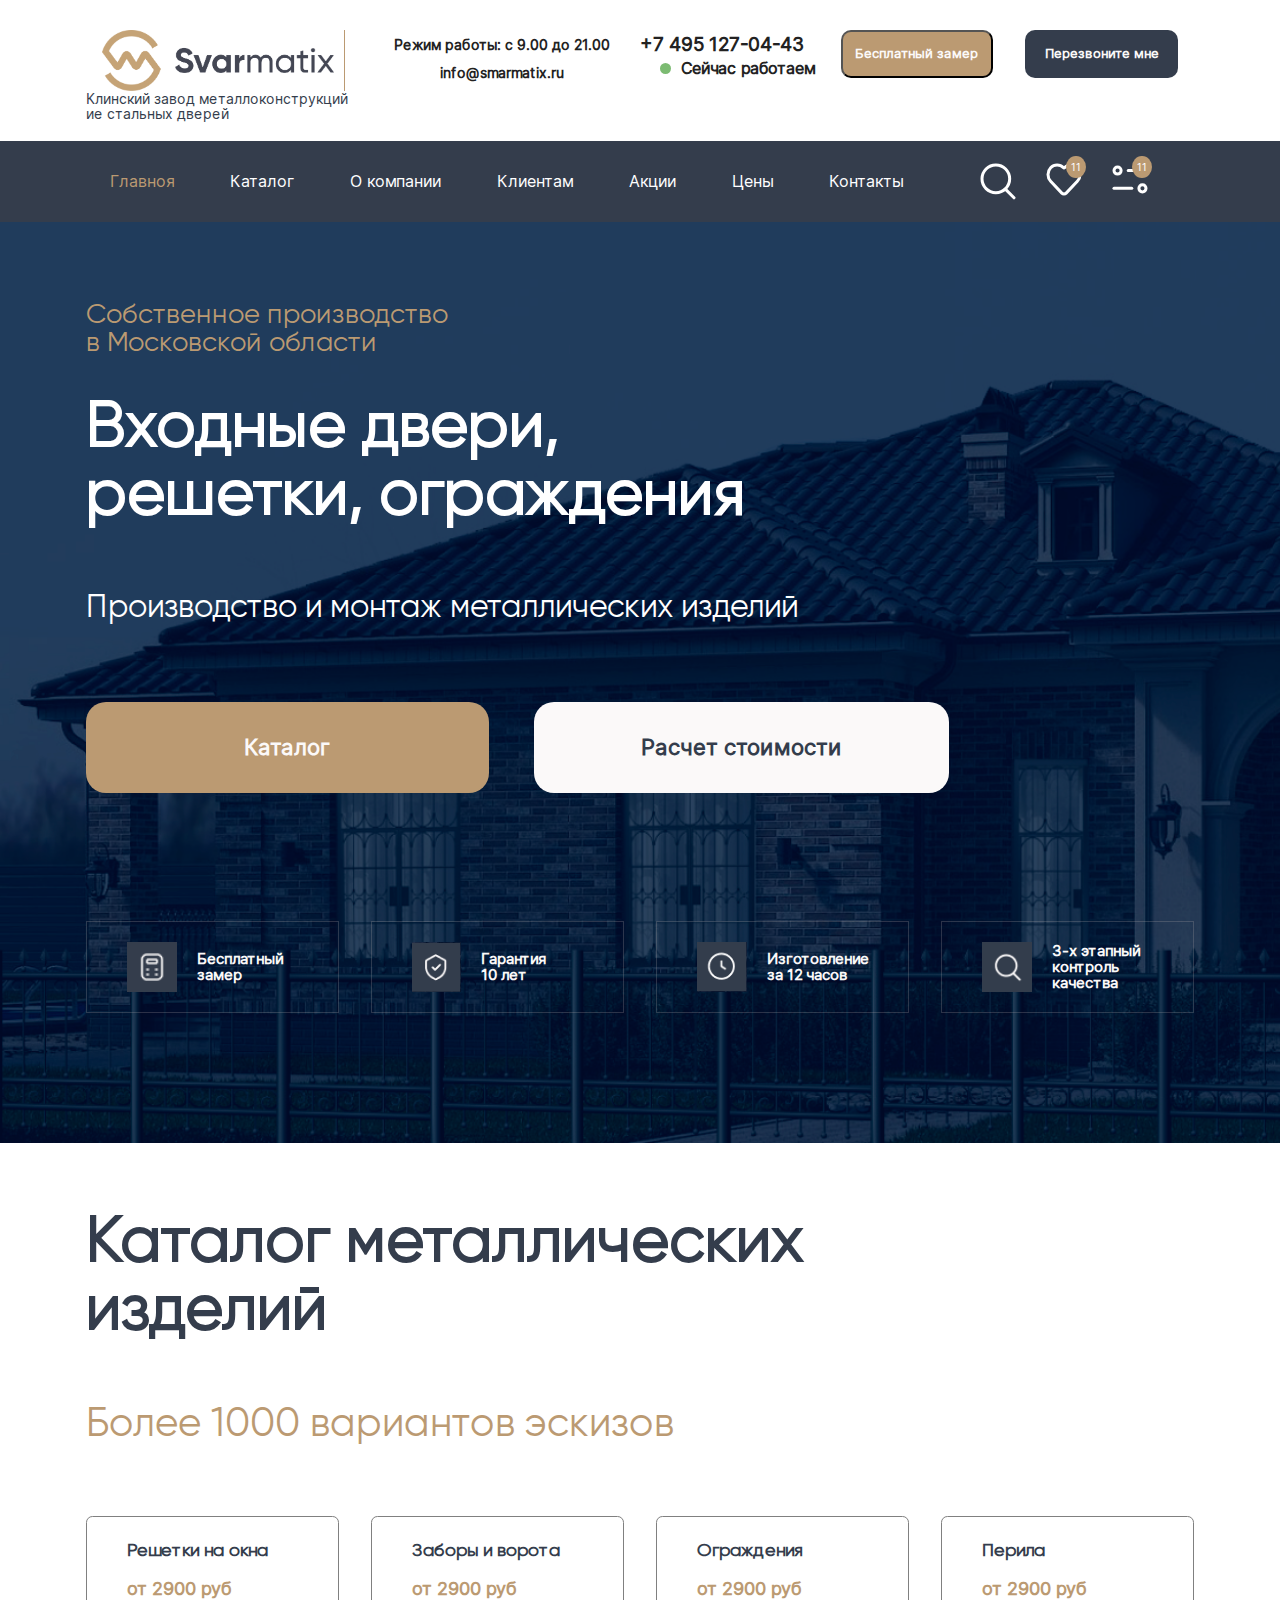
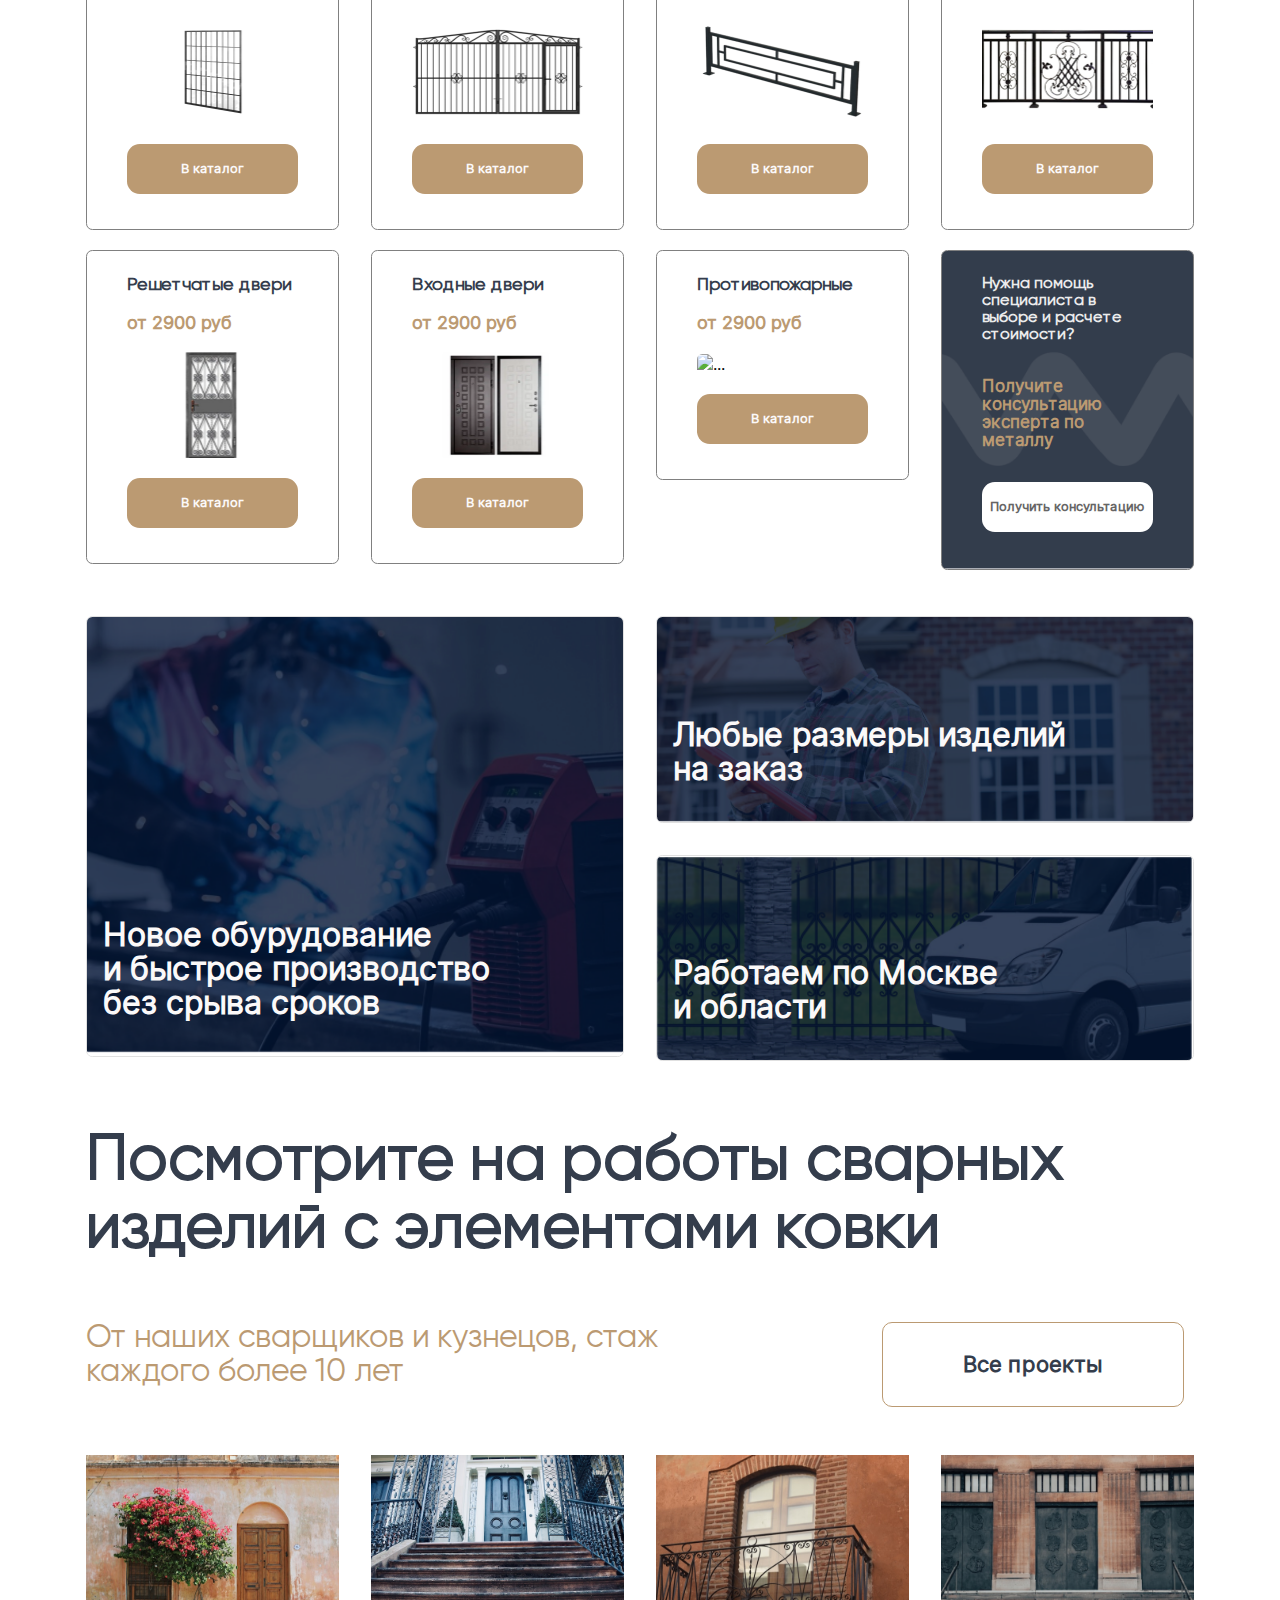
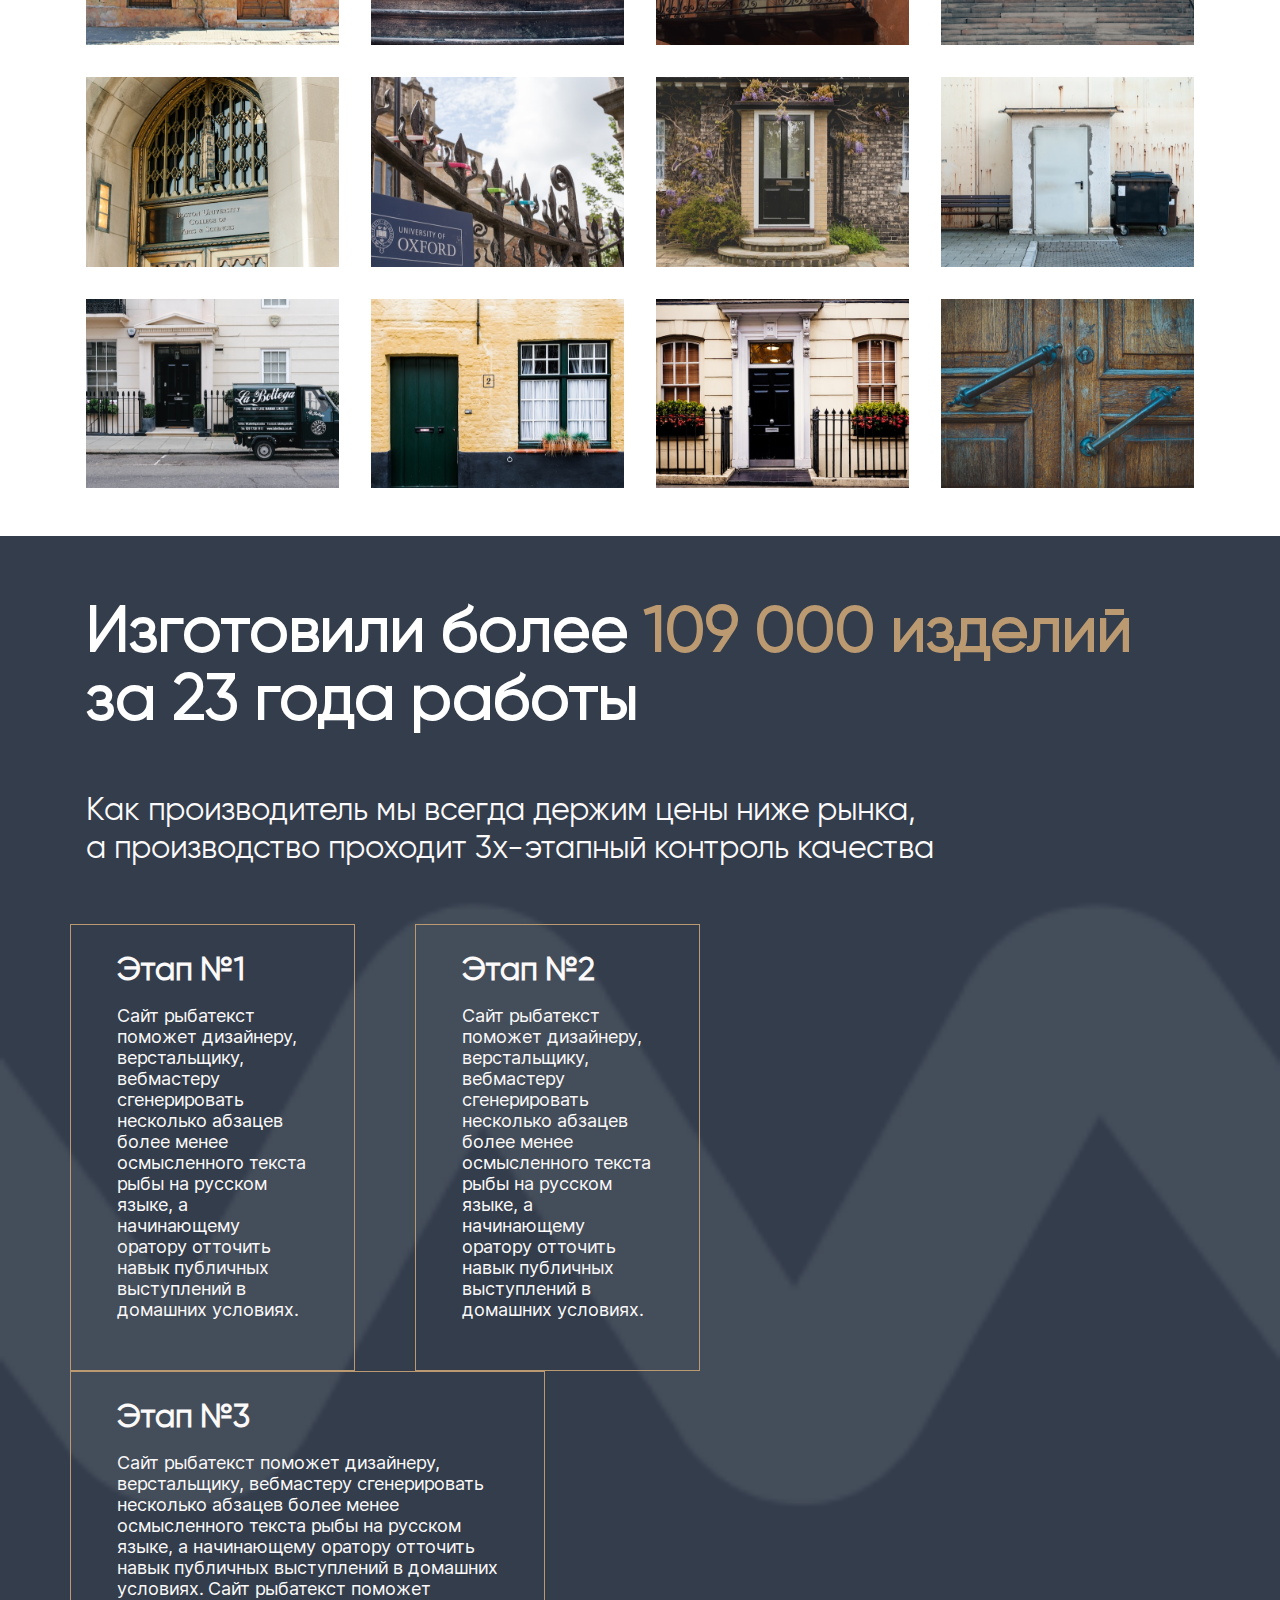
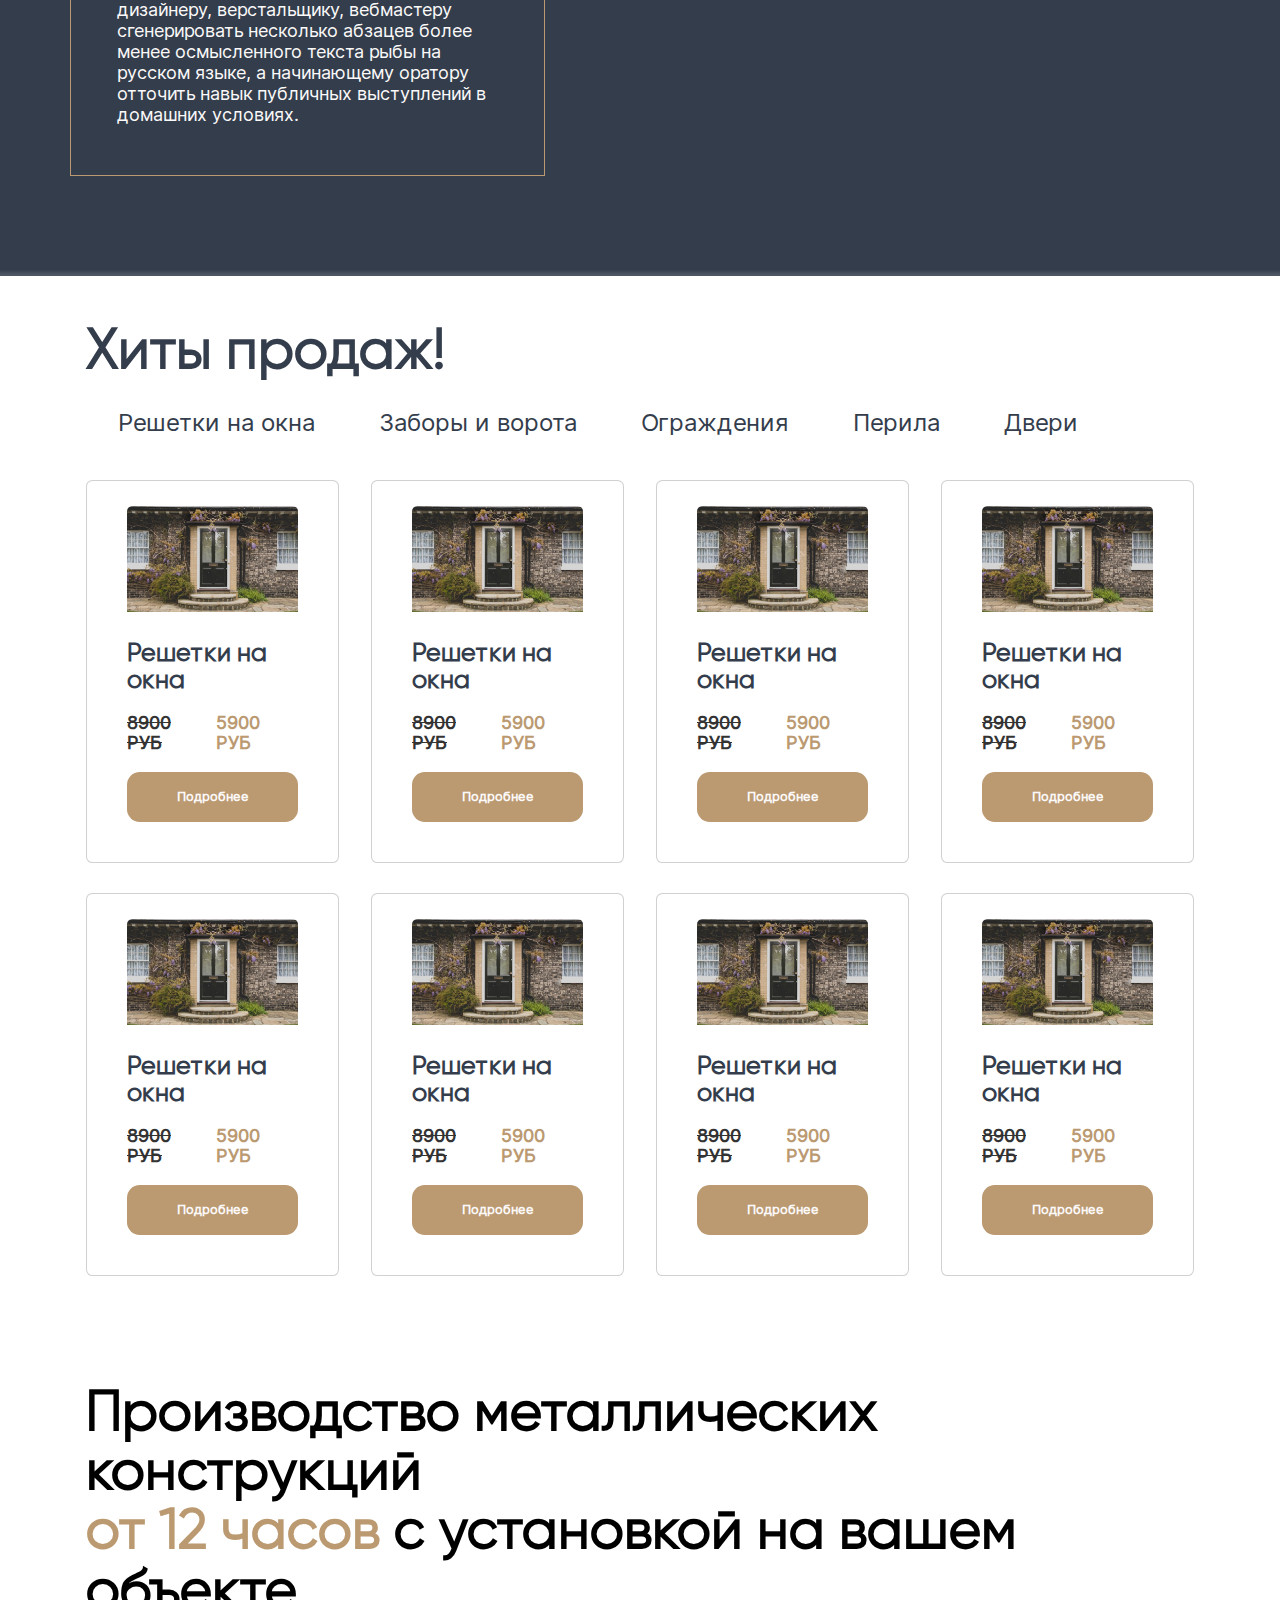
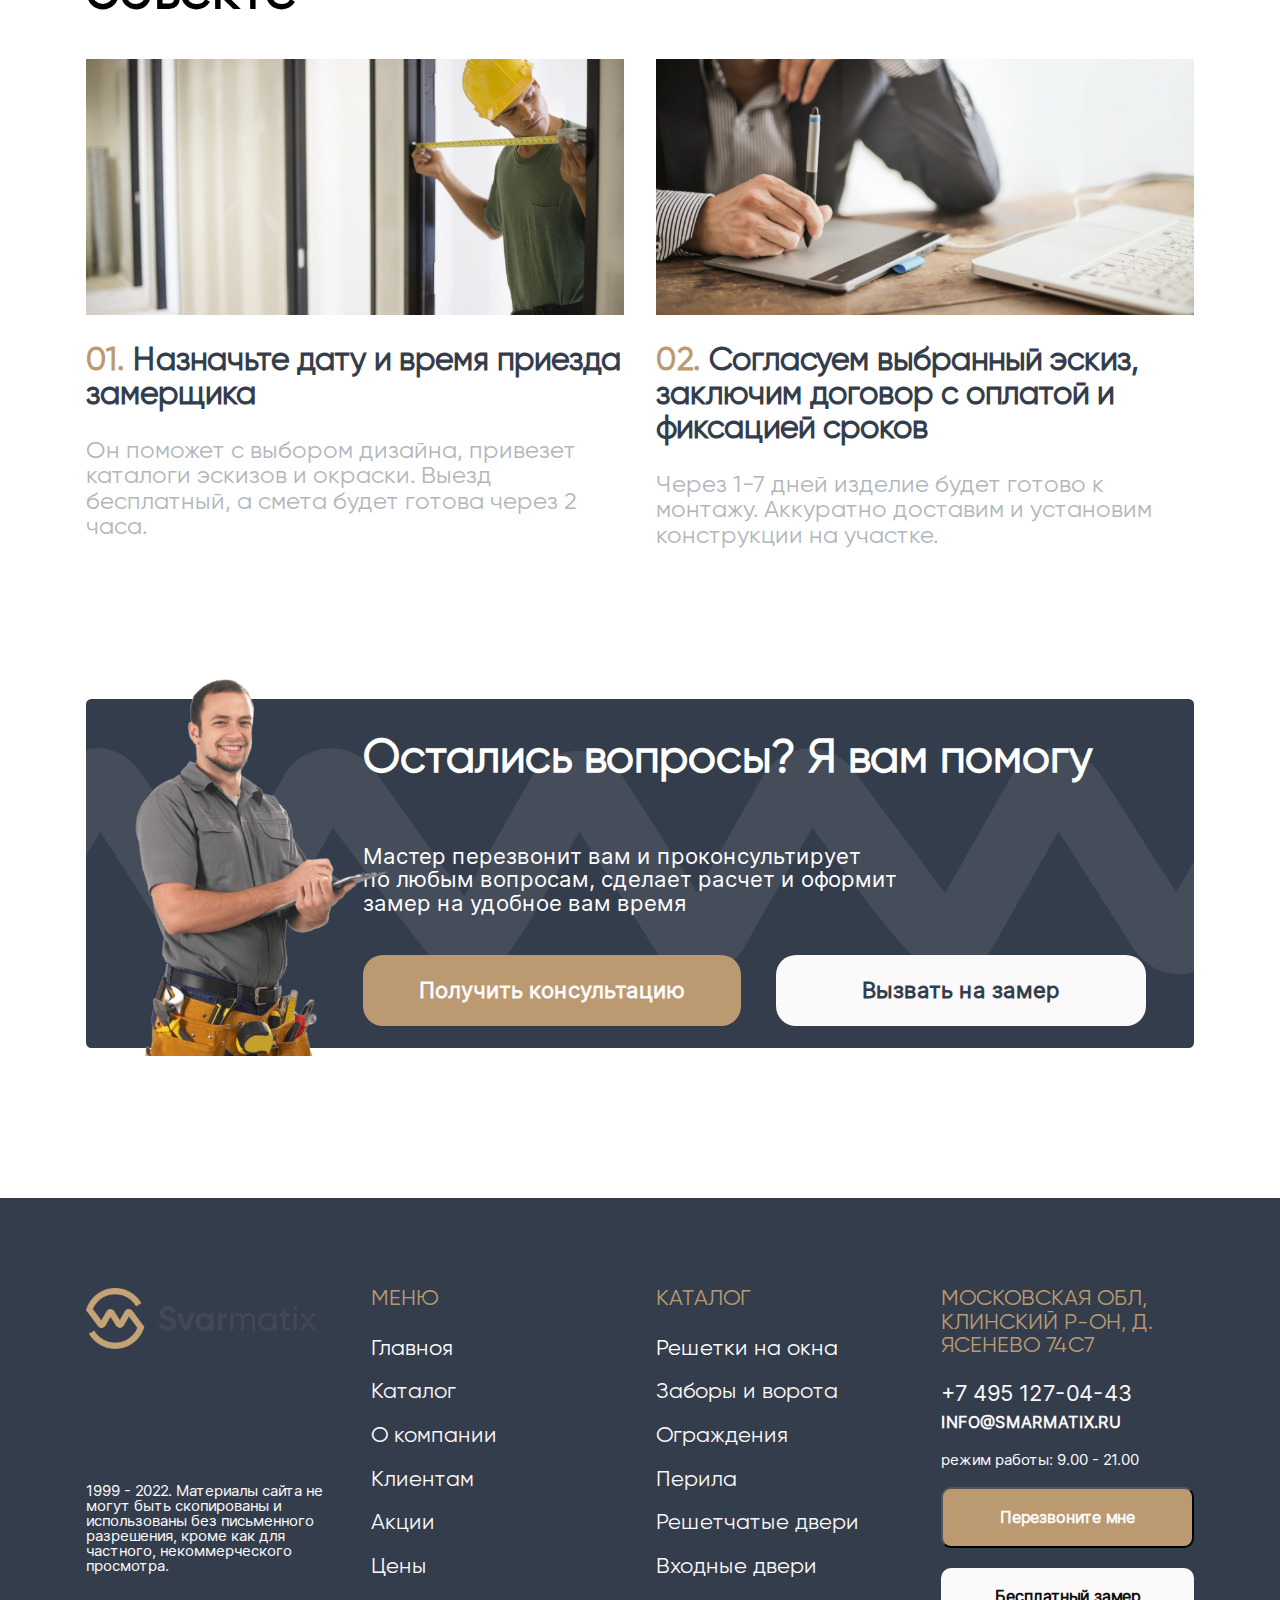
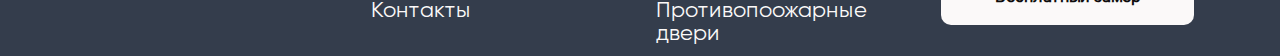
==== index.html @ e5156abb "Initial commit" ====
<!doctype html>
<html lang="en">

<head>
    <!-- Required meta tags -->
    <meta charset="utf-8">
    <meta name="viewport" content="width=device-width, initial-scale=1">
    <link rel="shotcut icon" href="favicon.ico" type="image/x-icon">

    <!-- Bootstrap CSS -->
    <link rel="stylesheet" href="vendors/swiper/swiper-bundle.min.css">
    <link rel="stylesheet" href="vendors/nouislider/nouislider.min.css">
    <link rel="stylesheet" href="css/bootstrap.css">
    <link rel="stylesheet" href="css/fontawesome.min.css" />
    <link rel="stylesheet" href="css/style.css">

    <title>Swarmatix</title>
</head>



<body>


  <!--HEADER-->
  <header>
    <div class="container container__header ">
        <div class="row header__row">
            <div class="col-3 first__col">

                <div class="row">
                    <div class=" col-xxl-7 col__navbar">
                        <a class="navbar-brand" href="../Swarmatix/index.html"><img src="img/logo.png" alt="" width="230"></a>
                    </div>
                    <div class=" col-xxl-4">
                        <p>Клинский завод металлоконструкций иe стальных дверей </p>
                    </div>
                </div>
            </div>
            <div class="col-5  col-md-3 col-xl-3  col-xxl-4 second__col px-0">
                <p class="mb-0   mb-xl-5 mb-xxl-6">Режим работы: с 9.00 до 21.00</p>
                <a class="email text-decoration-none" href="mailto:info@smarmatix.ru">info@smarmatix.ru</a>
            </div>
            <div class="col-4  col-md-6 col-xl-6 col-xxl-5 third__col">
                <div class="row">
                    <div class="col-4 ">
                        <a class="phone text-decoration-none" href="tel:+74951278443">+7 495 127-04-43</a>
                        <p><svg width="11" height="11" viewBox="0 0 11 11" fill="none" xmlns="http://www.w3.org/2000/svg">
                            <circle cx="5.5" cy="5.5" r="5.5" fill="#7CBB72"/>
                            </svg>Сейчас работаем</p>
                    </div>

                    <div class="col col__buttons">
                        <!-- Button trigger modal -->
                        <button type="button" class="btn__one border-none " data-bs-toggle="modal" data-bs-target="#exampleModal">Бесплатный замер</button>

                    </div>
                    <div class="col col__buttons">
                        <!-- Button trigger modal -->
                        <button type="button" class="btn__two" data-bs-toggle="modal" data-bs-target="#exampleModal">Перезвоните мне</button>

                   
                    </div>
                </div>

            </div>
            <div class="col-5 d-block d-md-none d-flex justify-content-end align-items-center  mobile__icons">
                <a href="" class="search"><img src="img/icons001.png" alt=""></a>
                <a class="phone" href="tel:+74951278443"><img src="img/icons002.png" alt=""></a>
            </div>
        </div>

        

    </div>
       <!--  menu -->
       <div class="container-fluid container-fluid_blue">
        <div class="container">
            <nav class="navbar navbar-expand-md navbar-light pt-1 pb-1">
                <div class="container-fluid">
                    <button class="navbar-toggler fs-9 ps-2" type="button" data-bs-toggle="collapse" data-bs-target="#navbarSupportedContent" aria-controls="navbarSupportedContent" aria-expanded="false" aria-label="Toggle navigation">
        <span class="navbar-toggler-icon"></span>
      </button>
                    <div class="collapse navbar-collapse" id="navbarSupportedContent">
                        <ul class="navbar-nav me-auto mb-2 mb-lg-0">
                            <li class="nav-item">
                                <a class="nav-link active " aria-current="page" href="../Swarmatix/index.html">Главноя</a>
                            </li>
                            <li class="nav-item dropdown">
                                <a class="nav-link" href="../Swarmatix/catalog-category.html" id="navbarDropdown" role="button" data-bs-toggle="dropdown" aria-expanded="false">
              Каталог
            </a>
                                <ul class="dropdown-menu" aria-labelledby="navbarDropdown">
                                    <li><a class="dropdown-item" href="#">Решетки на окна</a></li>
                                    <li><a class="dropdown-item" href="#">Заборы и ворота</a></li>
                                    <li><a class="dropdown-item" href="#">Ограждения</a></li>
                                    <li><a class="dropdown-item" href="#">Перила</a></li>
                                    <li><a class="dropdown-item" href="#">Решетчатые двери</a></li>
                                    <li><a class="dropdown-item" href="#">Входные двери</a></li>
                                    <li><a class="dropdown-item" href="#">Противопоожарные двери</a></li>


                                </ul>
                            </li>
                            <li class="nav-item">
                                <a class="nav-link" aria-current="page" href="../Swarmatix/about.html">О компании</a>
                            </li>
                            <li class="nav-item">
                                <a class="nav-link" aria-current="page" href="../Swarmatix/сlients.html">Клиентам</a>
                            </li>
                            <li class="nav-item">
                                <a class="nav-link" aria-current="page" href="../Swarmatix/sale.html">Акции</a>
                            </li>
                            <li class="nav-item">
                                <a class="nav-link" aria-current="page" href="../Swarmatix/prices.html">Цены</a>
                            </li>
                            <li class="nav-item">
                                <a class="nav-link" aria-current="page" href="../Swarmatix/contacts.html">Контакты</a>
                            </li>
                            <li class="nav-item nav-item__calc">
                                <a class="nav-link" aria-current="page" href="../Swarmatix/calculate.html">Калькулятор</a>
                            </li>
                        </ul>
                        <form class="d-flex ">
                            <svg width="36" height="37" viewBox="0 0 36 37" fill="none" xmlns="http://www.w3.org/2000/svg">
                            <circle cx="15.8378" cy="15.8378" r="13.8378" stroke="white" stroke-width="3" stroke-linecap="round" stroke-linejoin="round"/>
                            <path d="M25.3513 26.1435L34 34.7922" stroke="white" stroke-width="3" stroke-linecap="round" stroke-linejoin="round"/>
                            </svg>
                            <div><svg width="36" height="33" viewBox="0 0 36 33" fill="none" xmlns="http://www.w3.org/2000/svg">
                                <path d="M4.6604 18.3415L15.8238 30.1065C17.0068 31.3532 18.9932 31.3532 20.1762 30.1065L31.3396 18.3415C34.8868 14.6032 34.8868 8.54212 31.3396 4.80376C27.7924 1.06541 22.0413 1.06541 18.4941 4.80377V4.80377C18.2255 5.08681 17.7745 5.08681 17.5059 4.80377V4.80377C13.9587 1.06541 8.2076 1.06541 4.6604 4.80377C1.1132 8.54212 1.1132 14.6032 4.6604 18.3415Z" stroke="white" stroke-width="3"/>
                                </svg>
                                <p class="county">11</p>
                            </div>
                            <div><svg width="36" height="33" viewBox="0 0 36 29" fill="none" xmlns="http://www.w3.org/2000/svg">
                                    <path d="M34.0001 5.55556L16.2223 5.55556" stroke="white" stroke-width="3" stroke-linecap="round" stroke-linejoin="round"/>
                                    <circle cx="3.55556" cy="3.55556" r="3.55556" transform="matrix(-1 0 0 1 9.11108 2)" stroke="white" stroke-width="3"/>
                                    <path d="M1.99993 23.3333L19.7777 23.3333" stroke="white" stroke-width="3" stroke-linecap="round" stroke-linejoin="round"/>
                                    <circle cx="30.4445" cy="23.3333" r="3.55556" stroke="white" stroke-width="3"/>
                                    </svg>
                                <p class="county">11</p>
                            </div>
                        </form>
                        <div class="mobile__icons align-items-center">
                            <a class="phone" href="tel:+74951278443"> <img src="svg/call.svg" alt=""></a>
                            <img src="svg/editor.svg" alt="">
                            <img src="svg/filter.svg" alt="">
                            <img src="svg/heart.svg" alt="">
                            <img src="svg/search.svg" alt="">
                            </div>
                        <div class="mobile__buttons my-10">

                            <!-- Button trigger modal -->
                            <button type="button" class="btn__one" data-bs-toggle="modal" data-bs-target="#exampleModal">Бесплатный замер</button>

               


                            <!-- Button trigger modal -->
                            <button type="button" class="btn__two" data-bs-toggle="modal" data-bs-target="#exampleModal">Перезвоните мне</button>

                        </div>
                    </div>
                </div>
            </nav>
        </div>
        
    </div>

</header>







    <!-- BANER -->
    <section>
        <div class="container-fluid container-fluid_baner">
            <div class="container">
                <h4 class="fs-15 fs-sm-15 fs-md-15 fs-lg-17 pt-10 pt-lg-50">Собственное производство<br> в Московской области</h4>
                <h1 class="fs-25 fs-sm-25 fs-md-30 fs-lg-40 fw-bolder">Входные двери,<br> решетки, ограждения</h1>
                <h2 class="fs-15 fs-sm-15 fs-md-15 fs-lg-20">Производство и монтаж металлических изделий</h2>
                <!-- Button trigger modal -->
                <a href="../Swarmatix/catalog-category.html" type="button" class="baner__btn_one text-decoration-none" z>Каталог</a>

              
              
                <!-- Button trigger modal -->
                <button type="button" class="baner__btn_two" data-bs-toggle="modal" data-bs-target="#exampleModal">Расчет стоимости</button>

           
                <div class="row row_baner align-items-center">
                    <div class="col-12 col-sm-6 col-lg-6 col-xl-3 col-md-6">
                        <div class="d-flex baner-d__flex align-items-center">
                            <img src="img/notpay.png" alt="">
                            <p class="mb-0">Бесплатный<br>замер</p>
                        </div>
                    </div>
                    <div class="col-12 col-sm-6 col-lg-6 col-xl-3 col-md-6">
                        <div class="d-flex baner-d__flex align-items-center">
                            <img src="img/garanty.png" alt="">
                            <p class="mb-0">Гарантия<br> 10 лет</p>
                        </div>
                    </div>
                    <div class="col-12 col-sm-6 col-lg-6 col-xl-3 col-md-6">
                        <div class="d-flex baner-d__flex align-items-center">
                            <img src="img/12hours.png" alt="">
                            <p class="mb-0">Изготовление<br> за 12 часов</p>
                        </div>
                    </div>
                    <div class="col-12 col-sm-6 col-lg-6 col-xl-3 col-md-6">
                        <div class="d-flex baner-d__flex baner-d__catalog align-items-center">
                            <img src="img/3levels.png" alt="">
                            <p class="mb-0">3-х этапный контроль<br> качества</p>
                        </div>
                    </div>
                </div>
            </div>


        </div>
    </section>

    <!-- CATALOG -->
    <section>
        <div class="container container_catalog">
            <h3 class="fs-20 fs-sm-25 fs-md-30 fs-lg-40">Каталог металлических<br>изделий</h3>
            <h4 class="fs-15 fs-sm-20 fs-md-25">Более 1000 вариантов эскизов</h4>

            <div class="row">
                <div class="col-12 col-md-6 col-lg-4 col-xl-3">
                    <div class="card">
                        <div class="card-body">
                            <h5 class="card-title">Решетки на окна</h5>
                            <p class="card-text">от 2900 руб</p>

                            <img src="img/img_1.png" class="card-img-top" alt="...">
                            <button href="#" class="btn rounded-3 btn__card btn-xl fs-lg-8 fs-xxl-9 fs-3xl-10 fs-xxl-10 px-0">В каталог</button>
                        </div>
                    </div>
                </div>
                <div class="col-12 col-md-6 col-lg-4 col-xl-3">
                    <div class="card">
                        <div class="card-body">
                            <h5 class="card-title">Заборы и ворота</h5>
                            <p class="card-text">от 2900 руб</p>

                            <img src="img/img_2.png" class="card-img-top" alt="...">
                            <button href="#" class="btn rounded-3 btn__card btn-xl fs-lg-8 fs-xxl-9 fs-3xl-10 fs-xxl-10 px-0">В каталог</button>
                        </div>
                    </div>
                </div>
                <div class="col-12 col-md-6 col-lg-4 col-xl-3">
                    <div class="card">
                        <div class="card-body">
                            <h5 class="card-title">Ограждения</h5>
                            <p class="card-text">от 2900 руб</p>

                            <img src="img/img_3.png" class="card-img-top" alt="...">
                            <button href="#" class="btn rounded-3 btn__card btn-xl fs-lg-8 fs-xxl-9 fs-3xl-10 fs-xxl-10 px-0">В каталог</button>
                        </div>
                    </div>
                </div>
                <div class="col-12 col-md-6 col-lg-4 col-xl-3">
                    <div class="card">
                        <div class="card-body">
                            <h5 class="card-title">Перила</h5>
                            <p class="card-text">от 2900 руб</p>

                            <img src="img/img_4.png" class="card-img-top" alt="...">
                            <button href="#" class="btn rounded-3 btn__card btn-xl fs-lg-8 fs-xxl-9 fs-3xl-10 fs-xxl-10 px-0">В каталог</button>
                        </div>
                    </div>

                </div>


                <div class="col-12 col-md-6 col-lg-4 col-xl-3">
                    <div class="card">
                        <div class="card-body">
                            <h5 class="card-title">Решетчатые двери</h5>
                            <p class="card-text">от 2900 руб</p>

                            <img src="img/img_5.png" class="card-img-top" alt="...">
                            <button href="#" class="btn rounded-3 btn__card btn-xl fs-lg-8 fs-xxl-9 fs-3xl-10 fs-xxl-10 px-0">В каталог</button>
                        </div>
                    </div>
                </div>
                <div class="col-12 col-md-6 col-lg-4 col-xl-3">
                    <div class="card">
                        <div class="card-body">
                            <h5 class="card-title">Входные двери</h5>
                            <p class="card-text">от 2900 руб</p>

                            <img src="img/img_6.png" class="card-img-top" alt="...">
                            <button href="#" class="btn rounded-3 btn__card btn-xl fs-lg-8 fs-xxl-9 fs-3xl-10 fs-xxl-10 px-0">В каталог</button>
                        </div>
                    </div>
                </div>
                <div class="col-12 col-md-6 col-lg-4 col-xl-3">
                    <div class="card">
                        <div class="card-body">
                            <h5 class="card-title">Противопожарные</h5>
                            <p class="card-text">от 2900 руб</p>

                            <img src="img/img_7.png" class="card-img-top" alt="...">
                            <button href="#" class="btn rounded-3 btn__card btn-xl fs-lg-8 fs-xxl-9 fs-3xl-10 fs-xxl-10 px-0">В каталог</button>
                        </div>
                    </div>
                </div>
                <div class="col-12 col-md-6 col-lg-4 col-xl-3">
                    <div class="card card__help">
                        <div class="card-body">
                            <h5 class="card-title">Нужна помощь специалиста в выборе и расчете стоимости? </h5>
                            <p class="card-text">Получите консультацию<br> эксперта по металлу</p>

                            <!-- Button trigger modal -->
                            <button type="button" class="btn rounded-3 btn__card btn-xl fs-lg-8 fs-xxl-9 fs-3xl-10 fs-xxl-10 px-0" data-bs-toggle="modal" data-bs-target="#exampleModal">Получить консультацию</button>

                      
                        </div>
                    </div>
                </div>
            </div>
        </div>
    </section>


    <!-- PLUSES -->

    <section class="mt-10 mt-lg-20">
        <div class="container container_pluses">
            <div class="row">
                <div class=" col-md col_pluses mb-20 mb-lg-0">
                    <div class="card">
                        <img src="img/pluses_1.png" class="card-img" alt="...">
                        <div class="card-img-overlay">
                            <p>Новое обурудование<br>и быстрое производство <br>без срыва сроков</p>
                        </div>
                    </div>
                </div>
                <div class=" col-md">
                    <div class="card card_one mb-20 mb-md-10 mb-lg-20 ">
                        <img src="img/pluses_2.png" class="card-img" alt="...">
                        <div class="card-img-overlay">
                            <p>Любые размеры изделий <br>на заказ</p>
                        </div>
                    </div>
                    <div class="card ">
                        <img src="img/pluses_3.png" class="card-img" alt="...">
                        <div class="card-img-overlay">
                            <p>Работаем по Москве <br>и области</p>
                        </div>
                    </div>
                </div>
            </div>
        </div>
    </section>

    <!-- OUR WORKS -->

    <section class="mb-30">
        <div class="container container_works">
            <h3 class="fs-20 fs-sm-25 fs-md-30 fs-lg-40"> Посмотрите на работы сварных <br>изделий с элементами ковки</h3>
            <div class="h4__works">
                <h4>От наших сварщиков и кузнецов, стаж каждого более 10 лет</h4>
                <button href="#" class="btn btn__works">Все проекты</button>
            </div>

            <div class="row row-cols-lg-4 row-cols-2 gy-lg-20 gy-10  mt-10">
                <div class="col">
                    <a class="d-block" data-fslightbox="projects" data-type="image" href="img/Rectangle 190.png">
                        <div class="ratio ratio-4x3" style="min-height: 100px; max-height: 260px;"><img class=" object-fit-cover" src="img/Rectangle 190.png" /></div>
                    </a>
                </div>
                <div class="col">
                    <a class="d-block" data-fslightbox="projects" data-type="image" href="img/Rectangle 191.png">
                        <div class="ratio ratio-4x3" style="min-height: 100px; max-height: 260px;"><img class=" object-fit-cover" src="img/Rectangle 191.png" /></div>
                    </a>
                </div>
                <div class="col">
                    <a class="d-block" data-fslightbox="projects" data-type="image" href="img/Rectangle 192.png">
                        <div class="ratio ratio-4x3" style="min-height: 100px; max-height: 260px;"><img class=" object-fit-cover" src="img/Rectangle 192.png" /></div>
                    </a>
                </div>
                <div class="col">
                    <a class="d-block" data-fslightbox="projects" data-type="image" href="img/Rectangle 193.png">
                        <div class="ratio ratio-4x3" style="min-height: 100px; max-height: 260px;"><img class=" object-fit-cover" src="img/Rectangle 193.png" /></div>
                    </a>
                </div>
                <div class="col">
                    <a class="d-block" data-fslightbox="projects" data-type="image" href="img/Rectangle 194.png">
                        <div class="ratio ratio-4x3" style="min-height: 100px; max-height: 260px;"><img class=" object-fit-cover" src="img/Rectangle 194.png" /></div>
                    </a>
                </div>
                <div class="col">
                    <a class="d-block" data-fslightbox="projects" data-type="image" href="img/Rectangle 195.png">
                        <div class="ratio ratio-4x3" style="min-height: 100px; max-height: 260px;"><img class=" object-fit-cover" src="img/Rectangle 195.png" /></div>
                    </a>
                </div>
                <div class="col">
                    <a class="d-block" data-fslightbox="projects" data-type="image" href="img/Rectangle 196.png">
                        <div class="ratio ratio-4x3" style="min-height: 100px; max-height: 260px;"><img class=" object-fit-cover" src="img/Rectangle 196.png" /></div>
                    </a>
                </div>
                <div class="col">
                    <a class="d-block" data-fslightbox="projects" data-type="image" href="img/Rectangle 197.png">
                        <div class="ratio ratio-4x3" style="min-height: 100px; max-height: 260px;"><img class=" object-fit-cover" src="img/Rectangle 197.png" /></div>
                    </a>
                </div>
                <div class="col">
                    <a class="d-block" data-fslightbox="projects" data-type="image" href="img/Rectangle 198.png">
                        <div class="ratio ratio-4x3" style="min-height: 100px; max-height: 260px;"><img class=" object-fit-cover" src="img/Rectangle 198.png" /></div>
                    </a>
                </div>
                <div class="col">
                    <a class="d-block" data-fslightbox="projects" data-type="image" href="img/Rectangle 199.png">
                        <div class="ratio ratio-4x3" style="min-height: 100px; max-height: 260px;"><img class=" object-fit-cover" src="img/Rectangle 199.png" /></div>
                    </a>
                </div>
                <div class="col">
                    <a class="d-block" data-fslightbox="projects" data-type="image" href="img/Rectangle 200.png">
                        <div class="ratio ratio-4x3" style="min-height: 100px; max-height: 260px;"><img class=" object-fit-cover" src="img/Rectangle 200.png" /></div>
                    </a>
                </div>
                <div class="col">
                    <a class="d-block" data-fslightbox="projects" data-type="image" href="img/Rectangle 201.png">
                        <div class="ratio ratio-4x3" style="min-height: 100px; max-height: 260px;"><img class=" object-fit-cover" src="img/Rectangle 201.png" /></div>
                    </a>
                </div>
            </div>
            <button href="#" class="btn mt-30  btn__works2">Все проекты</button>
        </div>
    </section>


    <!-- HISTORY -->

    <section>
        <div class="container-fluid container-fluid_history">
            <div class="container">
                <h3 class="fs-20 fs-sm-25 fs-md-30 fs-lg-40 pt-40">Изготовили более <span>109 000 изделий</span> <br> за 23 года работы </h3>
                <h4>Как производитель мы всегда держим цены ниже рынка, <br> а производство проходит 3х-этапный контроль качества</h4>
                <div class="row ">
                    <div class="col-12 col-md-12 col-lg-3 col-xl-3 col-xxl-3">
                        <div class="wapper">
                            <h6>Этап №1</h6>
                            <p>Сайт рыбатекст поможет дизайнеру, верстальщику, вебмастеру сгенерировать несколько абзацев более менее осмысленного текста рыбы на русском языке, а начинающему оратору отточить навык публичных выступлений в домашних условиях.
                            </p>
                        </div>
                    </div>
                    <div class="col-12 col-md-12 col-lg-3 col-xl-3 col-xxl-3">
                        <div class="wapper">
                            <h6>Этап №2</h6>
                            <p>Сайт рыбатекст поможет дизайнеру, верстальщику, вебмастеру сгенерировать несколько абзацев более менее осмысленного текста рыбы на русском языке, а начинающему оратору отточить навык публичных выступлений в домашних условиях.
                            </p>
                        </div>
                    </div>
                    <div class="col-12 col-md-12 col-lg-5 col-xl-5 col-xxl-5">
                        <div class="wapper">
                            <h6>Этап №3</h6>
                            <p>Сайт рыбатекст поможет дизайнеру, верстальщику, вебмастеру сгенерировать несколько абзацев более менее осмысленного текста рыбы на русском языке, а начинающему оратору отточить навык публичных выступлений в домашних условиях.
                                Сайт рыбатекст поможет дизайнеру, верстальщику, вебмастеру сгенерировать несколько абзацев более менее осмысленного текста рыбы на русском языке, а начинающему оратору отточить навык публичных выступлений в домашних условиях.
                            </p>
                        </div>
                    </div>
                </div>
            </div>
        </div>
    </section>


    <!-- SALES HITS -->
    <section>
        <div class="container container_sales">
            <h3 class="pt-30 pb-10 mb-0">Хиты продаж!</h3>
            <ul class="nav nav-tabs border-0 pb-5 pb-md-20" id="myTab" role="tablist">
                <li class="nav-item" role="presentation">
                    <button class="nav-link" id="home-tab" data-bs-toggle="tab" data-bs-target="#home" type="button" role="tab" aria-controls="home" aria-selected="true">Решетки на окна</button>
                </li>
                <li class="nav-item" role="presentation">
                    <button class="nav-link" id="profile-tab" data-bs-toggle="tab" data-bs-target="#profile" type="button" role="tab" aria-controls="profile" aria-selected="false">Заборы и ворота</button>
                </li>
                <li class="nav-item" role="presentation">
                    <button class="nav-link" id="contact-tab" data-bs-toggle="tab" data-bs-target="#contact" type="button" role="tab" aria-controls="contact" aria-selected="false">Ограждения</button>
                </li>
                <li class="nav-item" role="presentation">
                    <button class="nav-link" id="home-tabs" data-bs-toggle="tab" data-bs-target="#homes" type="button" role="tab" aria-controls="homes" aria-selected="true">Перила</button>
                </li>
                <li class="nav-item" role="presentation">
                    <button class="nav-link" id="profile-tabs" data-bs-toggle="tab" data-bs-target="#prof" type="button" role="tab" aria-controls="profiles" aria-selected="false">Двери</button>
                </li>

            </ul>
            <div class="tab-content" id="myTabContent">
                <div class="tab-pane fade show active" id="home" role="tabpanel" aria-labelledby="home-tab">
                    <div class="row">
                        <div class="col-12 col-md-6 col-lg-4 col-xl-3">
                            <div class="card">
                                <div class="card-body">
                                    <img src="img/image1.png" class="card-img-top" alt="...">
                                    <h5 class="card-title">Решетки на окна</h5>
                                    <div class="d-flex">
                                        <p class="card-text">8900 руб</p>
                                        <p class="card-sale ps-4">5900 руб</p>
                                    </div>


                                    <button href="#" class="btn rounded-3 btn__card btn-xl fs-lg-8 fs-xxl-9 fs-3xl-10 fs-xxl-10 px-0">Подробнее</button>
                                </div>
                            </div>
                        </div>
                        <div class="col-12 col-md-6 col-lg-4 col-xl-3">
                            <div class="card">
                                <div class="card-body">
                                    <img src="img/image1.png" class="card-img-top" alt="...">
                                    <h5 class="card-title">Решетки на окна</h5>
                                    <div class="d-flex">
                                        <p class="card-text">8900 руб</p>
                                        <p class="card-sale ps-4">5900 руб</p>
                                    </div>


                                    <button href="#" class="btn rounded-3 btn__card btn-xl fs-lg-8 fs-xxl-9 fs-3xl-10 fs-xxl-10 px-0">Подробнее</button>
                                </div>
                            </div>
                        </div>
                        <div class="col-12 col-md-6 col-lg-4 col-xl-3">
                            <div class="card">
                                <div class="card-body">
                                    <img src="img/image1.png" class="card-img-top" alt="...">
                                    <h5 class="card-title">Решетки на окна</h5>
                                    <div class="d-flex">
                                        <p class="card-text">8900 руб</p>
                                        <p class="card-sale ps-4">5900 руб</p>
                                    </div>


                                    <button href="#" class="btn rounded-3 btn__card btn-xl fs-lg-8 fs-xxl-9 fs-3xl-10 fs-xxl-10 px-0">Подробнее</button>
                                </div>
                            </div>
                        </div>
                        <div class="col-12 col-md-6 col-lg-4 col-xl-3">
                            <div class="card">
                                <div class="card-body">
                                    <img src="img/image1.png" class="card-img-top" alt="...">
                                    <h5 class="card-title">Решетки на окна</h5>
                                    <div class="d-flex">
                                        <p class="card-text">8900 руб</p>
                                        <p class="card-sale ps-4">5900 руб</p>
                                    </div>


                                    <button href="#" class="btn rounded-3 btn__card btn-xl fs-lg-8 fs-xxl-9 fs-3xl-10 fs-xxl-10 px-0">Подробнее</button>
                                </div>
                            </div>
                        </div>
                        <div class="col-12 col-md-6 col-lg-4 col-xl-3">
                            <div class="card">
                                <div class="card-body">
                                    <img src="img/image1.png" class="card-img-top" alt="...">
                                    <h5 class="card-title">Решетки на окна</h5>
                                    <div class="d-flex">
                                        <p class="card-text">8900 руб</p>
                                        <p class="card-sale ps-4">5900 руб</p>
                                    </div>


                                    <button href="#" class="btn rounded-3 btn__card btn-xl fs-lg-8 fs-xxl-9 fs-3xl-10 fs-xxl-10 px-0">Подробнее</button>
                                </div>
                            </div>
                        </div>
                        <div class="col-12 col-md-6 col-lg-4 col-xl-3">
                            <div class="card">
                                <div class="card-body">
                                    <img src="img/image1.png" class="card-img-top" alt="...">
                                    <h5 class="card-title">Решетки на окна</h5>
                                    <div class="d-flex">
                                        <p class="card-text">8900 руб</p>
                                        <p class="card-sale ps-4">5900 руб</p>
                                    </div>


                                    <button href="#" class="btn rounded-3 btn__card btn-xl fs-lg-8 fs-xxl-9 fs-3xl-10 fs-xxl-10 px-0">Подробнее</button>
                                </div>
                            </div>
                        </div>
                        <div class="col-12 col-md-6 col-lg-4 col-xl-3">
                            <div class="card">
                                <div class="card-body">
                                    <img src="img/image1.png" class="card-img-top" alt="...">
                                    <h5 class="card-title">Решетки на окна</h5>
                                    <div class="d-flex">
                                        <p class="card-text">8900 руб</p>
                                        <p class="card-sale ps-4">5900 руб</p>
                                    </div>


                                    <button href="#" class="btn rounded-3 btn__card btn-xl fs-lg-8 fs-xxl-9 fs-3xl-10 fs-xxl-10 px-0">Подробнее</button>
                                </div>
                            </div>
                        </div>
                        <div class="col-12 col-md-6 col-lg-4 col-xl-3">
                            <div class="card">
                                <div class="card-body">
                                    <img src="img/image1.png" class="card-img-top" alt="...">
                                    <h5 class="card-title">Решетки на окна</h5>
                                    <div class="d-flex">
                                        <p class="card-text">8900 руб</p>
                                        <p class="card-sale ps-4">5900 руб</p>
                                    </div>


                                    <button href="#" class="btn rounded-3 btn__card btn-xl fs-lg-8 fs-xxl-9 fs-3xl-10 fs-xxl-10 px-0">Подробнее</button>
                                </div>
                            </div>
                        </div>
                    </div>
                </div>
                <div class="tab-pane fade" id="profile" role="tabpanel" aria-labelledby="profile-tab">
                    <div class="row">
                        <div class="col-3">
                            <div class="card">
                                <div class="card-body">
                                    <img src="img/image1.png" class="card-img-top" alt="...">
                                    <h5 class="card-title">Решетки на окна</h5>
                                    <div class="d-flex">
                                        <p class="card-text">8900 руб</p>
                                        <p class="card-sale ps-4">5900 руб</p>
                                    </div>


                                    <button href="#" class="btn rounded-3 btn__card btn-xl fs-lg-8 fs-xxl-9 fs-3xl-10 fs-xxl-10 px-0">В каталог</button>
                                </div>
                            </div>
                        </div>
                        <div class="col-3">
                            <div class="card">
                                <div class="card-body">
                                    <img src="img/image1.png" class="card-img-top" alt="...">
                                    <h5 class="card-title">Решетки на окна</h5>
                                    <div class="d-flex">
                                        <p class="card-text">8900 руб</p>
                                        <p class="card-sale ps-4">5900 руб</p>
                                    </div>


                                    <button href="#" class="btn rounded-3 btn__card btn-xl fs-lg-8 fs-xxl-9 fs-3xl-10 fs-xxl-10 px-0">В каталог</button>
                                </div>
                            </div>
                        </div>
                        <div class="col-3">
                            <div class="card">
                                <div class="card-body">
                                    <img src="img/image1.png" class="card-img-top" alt="...">
                                    <h5 class="card-title">Решетки на окна</h5>
                                    <div class="d-flex">
                                        <p class="card-text">8900 руб</p>
                                        <p class="card-sale ps-4">5900 руб</p>
                                    </div>


                                    <button href="#" class="btn rounded-3 btn__card btn-xl fs-lg-8 fs-xxl-9 fs-3xl-10 fs-xxl-10 px-0">В каталог</button>
                                </div>
                            </div>
                        </div>
                        <div class="col-3">
                            <div class="card">
                                <div class="card-body">
                                    <img src="img/image1.png" class="card-img-top" alt="...">
                                    <h5 class="card-title">Решетки на окна</h5>
                                    <div class="d-flex">
                                        <p class="card-text">8900 руб</p>
                                        <p class="card-sale ps-4">5900 руб</p>
                                    </div>


                                    <button href="#" class="btn rounded-3 btn__card btn-xl fs-lg-8 fs-xxl-9 fs-3xl-10 fs-xxl-10 px-0">В каталог</button>
                                </div>
                            </div>
                        </div>
                        <div class="col-3">
                            <div class="card">
                                <div class="card-body">
                                    <img src="img/image1.png" class="card-img-top" alt="...">
                                    <h5 class="card-title">Решетки на окна</h5>
                                    <div class="d-flex">
                                        <p class="card-text">8900 руб</p>
                                        <p class="card-sale ps-4">5900 руб</p>
                                    </div>


                                    <button href="#" class="btn rounded-3 btn__card btn-xl fs-lg-8 fs-xxl-9 fs-3xl-10 fs-xxl-10 px-0">В каталог</button>
                                </div>
                            </div>
                        </div>
                        <div class="col-3">
                            <div class="card">
                                <div class="card-body">
                                    <img src="img/image1.png" class="card-img-top" alt="...">
                                    <h5 class="card-title">Решетки на окна</h5>
                                    <div class="d-flex">
                                        <p class="card-text">8900 руб</p>
                                        <p class="card-sale ps-4">5900 руб</p>
                                    </div>


                                    <button href="#" class="btn rounded-3 btn__card btn-xl fs-lg-8 fs-xxl-9 fs-3xl-10 fs-xxl-10 px-0">В каталог</button>
                                </div>
                            </div>
                        </div>
                        <div class="col-3">
                            <div class="card">
                                <div class="card-body">
                                    <img src="img/image1.png" class="card-img-top" alt="...">
                                    <h5 class="card-title">Решетки на окна</h5>
                                    <div class="d-flex">
                                        <p class="card-text">8900 руб</p>
                                        <p class="card-sale ps-4">5900 руб</p>
                                    </div>


                                    <button href="#" class="btn rounded-3 btn__card btn-xl fs-lg-8 fs-xxl-9 fs-3xl-10 fs-xxl-10 px-0">В каталог</button>
                                </div>
                            </div>
                        </div>
                        <div class="col-3">
                            <div class="card">
                                <div class="card-body">
                                    <img src="img/image1.png" class="card-img-top" alt="...">
                                    <h5 class="card-title">Решетки на окна</h5>
                                    <div class="d-flex">
                                        <p class="card-text">8900 руб</p>
                                        <p class="card-sale ps-4">5900 руб</p>
                                    </div>


                                    <button href="#" class="btn rounded-3 btn__card btn-xl fs-lg-8 fs-xxl-9 fs-3xl-10 fs-xxl-10 px-0">В каталог</button>
                                </div>
                            </div>
                        </div>
                    </div>
                </div>
                <div class="tab-pane fade" id="contact" role="tabpanel" aria-labelledby="home-tabs">
                    <div class="row">
                        <div class="col-3">
                            <div class="card">
                                <div class="card-body">
                                    <img src="img/image1.png" class="card-img-top" alt="...">
                                    <h5 class="card-title">Решетки на окна</h5>
                                    <p class="card-text">от 2900 руб</p>


                                    <button href="#" class="btn btn__card">В каталог</button>
                                </div>
                            </div>
                        </div>
                        <div class="col-3">
                            <div class="card">
                                <div class="card-body">
                                    <img src="img/image1.png" class="card-img-top" alt="...">
                                    <h5 class="card-title">Решетки на окна</h5>
                                    <p class="card-text">от 2900 руб</p>


                                    <button href="#" class="btn btn__card">В каталог</button>
                                </div>
                            </div>
                        </div>
                        <div class="col-3">
                            <div class="card">
                                <div class="card-body">
                                    <img src="img/image1.png" class="card-img-top" alt="...">
                                    <h5 class="card-title">Решетки на окна</h5>
                                    <p class="card-text">от 2900 руб</p>


                                    <button href="#" class="btn btn__card">В каталог</button>
                                </div>
                            </div>
                        </div>
                        <div class="col-3">
                            <div class="card">
                                <div class="card-body">
                                    <img src="img/image1.png" class="card-img-top" alt="...">
                                    <h5 class="card-title">Решетки на окна</h5>
                                    <p class="card-text">от 2900 руб</p>


                                    <button href="#" class="btn btn__card">В каталог</button>
                                </div>
                            </div>
                        </div>
                        <div class="col-3">
                            <div class="card">
                                <div class="card-body">
                                    <img src="img/image1.png" class="card-img-top" alt="...">
                                    <h5 class="card-title">Решетки на окна</h5>
                                    <p class="card-text">от 2900 руб</p>


                                    <button href="#" class="btn btn__card">В каталог</button>
                                </div>
                            </div>
                        </div>
                        <div class="col-3">
                            <div class="card">
                                <div class="card-body">
                                    <img src="img/image1.png" class="card-img-top" alt="...">
                                    <h5 class="card-title">Решетки на окна</h5>
                                    <p class="card-text">от 2900 руб</p>


                                    <button href="#" class="btn btn__card">В каталог</button>
                                </div>
                            </div>
                        </div>
                        <div class="col-3">
                            <div class="card">
                                <div class="card-body">
                                    <img src="img/image1.png" class="card-img-top" alt="...">
                                    <h5 class="card-title">Решетки на окна</h5>
                                    <p class="card-text">от 2900 руб</p>


                                    <button href="#" class="btn btn__card">В каталог</button>
                                </div>
                            </div>
                        </div>
                        <div class="col-3">
                            <div class="card">
                                <div class="card-body">
                                    <img src="img/image1.png" class="card-img-top" alt="...">
                                    <h5 class="card-title">Решетки на окна</h5>
                                    <p class="card-text">от 2900 руб</p>


                                    <button href="#" class="btn btn__card">В каталог</button>
                                </div>
                            </div>
                        </div>
                    </div>
                </div>
                <div class="tab-pane fade" id="homes" role="tabpanel" aria-labelledby="profile-tabs">
                    <div class="row">
                        <div class="col-3">
                            <div class="card">
                                <div class="card-body">
                                    <img src="img/image1.png" class="card-img-top" alt="...">
                                    <h5 class="card-title">Решетки на окна</h5>
                                    <p class="card-text">от 2900 руб</p>


                                    <button href="#" class="btn btn__card">В каталог</button>
                                </div>
                            </div>
                        </div>
                        <div class="col-3">
                            <div class="card">
                                <div class="card-body">
                                    <img src="img/image1.png" class="card-img-top" alt="...">
                                    <h5 class="card-title">Решетки на окна</h5>
                                    <p class="card-text">от 2900 руб</p>


                                    <button href="#" class="btn btn__card">В каталог</button>
                                </div>
                            </div>
                        </div>
                        <div class="col-3">
                            <div class="card">
                                <div class="card-body">
                                    <img src="img/image1.png" class="card-img-top" alt="...">
                                    <h5 class="card-title">Решетки на окна</h5>
                                    <p class="card-text">от 2900 руб</p>


                                    <button href="#" class="btn btn__card">В каталог</button>
                                </div>
                            </div>
                        </div>
                        <div class="col-3">
                            <div class="card">
                                <div class="card-body">
                                    <img src="img/image1.png" class="card-img-top" alt="...">
                                    <h5 class="card-title">Решетки на окна</h5>
                                    <p class="card-text">от 2900 руб</p>


                                    <button href="#" class="btn btn__card">В каталог</button>
                                </div>
                            </div>
                        </div>
                        <div class="col-3">
                            <div class="card">
                                <div class="card-body">
                                    <img src="img/image1.png" class="card-img-top" alt="...">
                                    <h5 class="card-title">Решетки на окна</h5>
                                    <p class="card-text">от 2900 руб</p>


                                    <button href="#" class="btn btn__card">В каталог</button>
                                </div>
                            </div>
                        </div>
                        <div class="col-3">
                            <div class="card">
                                <div class="card-body">
                                    <img src="img/image1.png" class="card-img-top" alt="...">
                                    <h5 class="card-title">Решетки на окна</h5>
                                    <p class="card-text">от 2900 руб</p>


                                    <button href="#" class="btn btn__card">В каталог</button>
                                </div>
                            </div>
                        </div>
                        <div class="col-3">
                            <div class="card">
                                <div class="card-body">
                                    <img src="img/image1.png" class="card-img-top" alt="...">
                                    <h5 class="card-title">Решетки на окна</h5>
                                    <p class="card-text">от 2900 руб</p>


                                    <button href="#" class="btn btn__card">В каталог</button>
                                </div>
                            </div>
                        </div>
                        <div class="col-3">
                            <div class="card">
                                <div class="card-body">
                                    <img src="img/image1.png" class="card-img-top" alt="...">
                                    <h5 class="card-title">Решетки на окна</h5>
                                    <p class="card-text">от 2900 руб</p>


                                    <button href="#" class="btn btn__card">В каталог</button>
                                </div>
                            </div>
                        </div>
                    </div>
                </div>
                <div class="tab-pane fade" id="prof" role="tabpanel" aria-labelledby="contact-tab">
                    <div class="row">
                        <div class="col-3">
                            <div class="card">
                                <div class="card-body">
                                    <img src="img/image1.png" class="card-img-top" alt="...">
                                    <h5 class="card-title">Решетки на окна</h5>
                                    <p class="card-text">от 2900 руб</p>


                                    <button href="#" class="btn btn__card">В каталог</button>
                                </div>
                            </div>
                        </div>
                        <div class="col-3">
                            <div class="card">
                                <div class="card-body">
                                    <img src="img/image1.png" class="card-img-top" alt="...">
                                    <h5 class="card-title">Решетки на окна</h5>
                                    <p class="card-text">от 2900 руб</p>


                                    <button href="#" class="btn btn__card">В каталог</button>
                                </div>
                            </div>
                        </div>
                        <div class="col-3">
                            <div class="card">
                                <div class="card-body">
                                    <img src="img/image1.png" class="card-img-top" alt="...">
                                    <h5 class="card-title">Решетки на окна</h5>
                                    <p class="card-text">от 2900 руб</p>


                                    <button href="#" class="btn btn__card">В каталог</button>
                                </div>
                            </div>
                        </div>
                        <div class="col-3">
                            <div class="card">
                                <div class="card-body">
                                    <img src="img/image1.png" class="card-img-top" alt="...">
                                    <h5 class="card-title">Решетки на окна</h5>
                                    <p class="card-text">от 2900 руб</p>


                                    <button href="#" class="btn btn__card">В каталог</button>
                                </div>
                            </div>
                        </div>
                        <div class="col-3">
                            <div class="card">
                                <div class="card-body">
                                    <img src="img/image1.png" class="card-img-top" alt="...">
                                    <h5 class="card-title">Решетки на окна</h5>
                                    <p class="card-text">от 2900 руб</p>


                                    <button href="#" class="btn btn__card">В каталог</button>
                                </div>
                            </div>
                        </div>
                        <div class="col-3">
                            <div class="card">
                                <div class="card-body">
                                    <img src="img/image1.png" class="card-img-top" alt="...">
                                    <h5 class="card-title">Решетки на окна</h5>
                                    <p class="card-text">от 2900 руб</p>


                                    <button href="#" class="btn btn__card">В каталог</button>
                                </div>
                            </div>
                        </div>
                        <div class="col-3">
                            <div class="card">
                                <div class="card-body">
                                    <img src="img/image1.png" class="card-img-top" alt="...">
                                    <h5 class="card-title">Решетки на окна</h5>
                                    <p class="card-text">от 2900 руб</p>


                                    <button href="#" class="btn btn__card">В каталог</button>
                                </div>
                            </div>
                        </div>
                        <div class="col-3">
                            <div class="card">
                                <div class="card-body">
                                    <img src="img/image1.png" class="card-img-top" alt="...">
                                    <h5 class="card-title">Решетки на окна</h5>
                                    <p class="card-text">от 2900 руб</p>


                                    <button href="#" class="btn btn__card">В каталог</button>
                                </div>
                            </div>
                        </div>
                    </div>
                </div>
            </div>

        </div>
    </section>

    <!--  TIMESTEPS -->

    <div class="container container_steps ">
        <h3 class="pt-20 pt-lg-50">Производство металлических конструкций<br> <span> от 12 часов</span> с установкой на вашем объекте</h3>
        <div class="row">
            <div class="col-12 col-md-6"><img src="img/Rectangle 206.png" alt="">
                <h5><span>01.</span> Назначьте дату и время приезда <br>замерщика</h5>
                <h6>Он поможет с выбором дизайна, привезет каталоги эскизов и окраски. Выезд бесплатный, а смета будет готова через 2 часа.</h6>
            </div>
            <div class="col-12 col-md-6"><img src="img/Rectangle 210.png" alt="">
                <h5><span>02.</span> Согласуем выбранный эскиз, заключим договор с оплатой и фиксацией сроков</h5>
                <h6>Через 1-7 дней изделие будет готово к монтажу. Аккуратно доставим и установим конструкции на участке.</h6>
            </div>
        </div>
    </div>




    <!-- QUESTIONS -->

    <section>
        <div class="container container_questions">
            <div class="row col_questions">
                <div class="card">
                    <img src="img/fonn3.png" class="card-img" alt="...">
                    <div class="card-img-overlay">
                        <div class="col-12 col-md-3 ">
                            <img class="worker_item" src="img/worker.png" alt="">
                        </div>
                        <div class="col-12 col-md-9  items_questions">
                            <h2>Остались вопросы? Я вам помогу</h2>
                            <p>Мастер перезвонит вам и проконсультирует<br> по любым вопросам, сделает расчет и оформит<br> замер на удобное вам время</p>
                            <!-- Button trigger modal -->
                            <button type="button" class="baner__btn_one" data-bs-toggle="modal" data-bs-target="#exampleModal">Получить консультацию</button>

                       
                            <!-- Button trigger modal -->
                            <button type="button" class="baner__btn_two" data-bs-toggle="modal" data-bs-target="#exampleModal">Вызвать на замер</button>

                        </div>
                    </div>
                </div>
            </div>
        </div>
    </section>

    
                        <!-- Modal -->
                        <div class="modal fade third__col" id="exampleModal" tabindex="-1" aria-labelledby="exampleModalLabel" aria-hidden="true">
                            <div class="modal-dialog modal-lg">
                                <div class="modal-content">
                                    <div class="modal-header">
                                        <h5 class="modal-title" id="exampleModalLabel">Рассчитаем стоимость по телефону</h5>
                                        <button class="border-0 p-0 bg-black" type="button" data-bs-dismiss="modal" aria-label="Close"><svg xmlns="http://www.w3.org/2000/svg" width="26" height="26" fill="currentColor" class="bi bi-x-lg" viewBox="0 0 16 16">
                                            <path d="M2.146 2.854a.5.5 0 1 1 .708-.708L8 7.293l5.146-5.147a.5.5 0 0 1 .708.708L8.707 8l5.147 5.146a.5.5 0 0 1-.708.708L8 8.707l-5.146 5.147a.5.5 0 0 1-.708-.708L7.293 8 2.146 2.854Z"/>
                                          </svg></button>
                                    </div>
                                    <div class="modal-body">
                                        <h6>Заполните форму, мы свяжемся с вами для уточнения деталей и расчета стоимости </h6>
                                        <form>
                                            <div class="input-group ">

                                                <input type="text" class="form-control" placeholder="Введите имя" aria-label="Username" aria-describedby="addon-wrapping" required>
                                            </div>
                                            <div class="input-group ">
                                                <input type="text" class="form-control" placeholder="Введите телефон" aria-label="Phonenumber" aria-describedby="addon-wrapping" required>
                                            </div>
                                            <button type="button" class="btn__one mt-8">Отправить</button>

                                        </form>
                                    </div>

                                </div>
                            </div>
                        </div>

     <!-- FOOTER -->
     <footer>
        <div class="container-fluid container-fluid_footer">
            <div class="container">
                <div class="row">
                    <div class="col-12 col-sm-6 col-md-6 col-lg-3 col_footer__logo">
                        <a class="footer__itmes" href=""><img src="img/logo.png" width="230" alt=""></a>
                        <p>1999 - 2022. Материалы сайта не могут быть скопированы и использованы без письменного разрешения, кроме как для частного, некоммерческого просмотра.</p>
                    </div>
                    <div class="col-12  col-sm-6  col-md-6 col-lg-3 footer__itmes">
                        <h5>Меню</h5>
                        <ul class="navbar-nav me-auto mb-2 mb-lg-0">
                            <li class="nav-item">
                                <a class="nav-link active" aria-current="page" href="#">Главноя</a>
                            </li>
                            <li class="nav-item">
                                <a class="nav-link" aria-current="page" href="#">Каталог</a>
                            </li>
                            <li class="nav-item">
                                <a class="nav-link" aria-current="page" href="#">О компании</a>
                            </li>
                            <li class="nav-item">
                                <a class="nav-link" aria-current="page" href="#">Клиентам</a>
                            </li>
                            <li class="nav-item">
                                <a class="nav-link" aria-current="page" href="#">Акции</a>
                            </li>
                            <li class="nav-item">
                                <a class="nav-link" aria-current="page" href="#">Цены</a>
                            </li>
                            <li class="nav-item">
                                <a class="nav-link" aria-current="page" href="#">Контакты</a>
                            </li>

                        </ul>
                    </div>
                    <div class="col-12 col-sm-6  col-md-6 col-lg-3 footer__itmes">
                        <h5>Каталог</h5>
                        <ul class="navbar-nav me-auto mb-2 mb-lg-0">
                            <li class="nav-item">
                                <a class="nav-link active" aria-current="page" href="#">Решетки на окна</a>
                            </li>
                            <li class="nav-item">
                                <a class="nav-link" aria-current="page" href="#">Заборы и ворота</a>
                            </li>
                            <li class="nav-item">
                                <a class="nav-link" aria-current="page" href="#">Ограждения</a>
                            </li>
                            <li class="nav-item">
                                <a class="nav-link" aria-current="page" href="#">Перила</a>
                            </li>
                            <li class="nav-item">
                                <a class="nav-link" aria-current="page" href="#">Решетчатые двери</a>
                            </li>
                            <li class="nav-item">
                                <a class="nav-link" aria-current="page" href="#">Входные двери</a>
                            </li>
                            <li class="nav-item">
                                <a class="nav-link" aria-current="page" href="#">Противопоожарные двери</a>
                            </li>

                        </ul>
                    </div>
                    <div class="col-12 col-sm-6  col-md-6 col-lg-3 ">
                        <h5>московская Обл, Клинский р-он, д. Ясенево 74с7</h5>
                        <a class="phone text-decoration-none" href="tel:+74951278443">+7 495 127-04-43</a>
                        <a class="email text-decoration-none" href="mailto:info@smarmatix.ru">info@smarmatix.ru</a>
                        <p>режим работы: 9.00 - 21.00</p>
                        <div class="col">

                            <!-- Button trigger modal -->
                            <button type="button" class="btn__one fs-lg-10 fs-xl-10 fs-3xl-6" data-bs-toggle="modal" data-bs-target="#exampleModal">Перезвоните мне</button>

                       

                            <!-- Button trigger modal -->
                            <button type="button" class="btn__two fs-lg-10 fs-xl-10 fs-3xl-6" data-bs-toggle="modal" data-bs-target="#exampleModal">Бесплатный замер</button>

                       
                        </div>
                    </div>
                </div>
            </div>
        </div>
    </footer>



    <script src="js/bootstrap.bundle.min.js">
    </script>
    <script src="vendors/swiper/swiper-bundle.min.js">
    </script>
    <script src="vendors/fslightbox/index.js"></script>
    <script src="vendors/wNumb/wNumb.min.js"></script>
    <script src="vendors/nouislider/nouislider.min.js"></script>
    <script src="js/main.js"></script>
    <script src="js/script.js"></script>
</body>

</html>
---- vendors/nouislider/nouislider.min.css ----
.noUi-target,.noUi-target *{-webkit-touch-callout:none;-webkit-tap-highlight-color:transparent;-webkit-user-select:none;-ms-touch-action:none;touch-action:none;-ms-user-select:none;-moz-user-select:none;user-select:none;-moz-box-sizing:border-box;box-sizing:border-box}.noUi-target{position:relative}.noUi-base,.noUi-connects{width:100%;height:100%;position:relative;z-index:1}.noUi-connects{overflow:hidden;z-index:0}.noUi-connect,.noUi-origin{will-change:transform;position:absolute;z-index:1;top:0;right:0;height:100%;width:100%;-ms-transform-origin:0 0;-webkit-transform-origin:0 0;-webkit-transform-style:preserve-3d;transform-origin:0 0;transform-style:flat}.noUi-txt-dir-rtl.noUi-horizontal .noUi-origin{left:0;right:auto}.noUi-vertical .noUi-origin{top:-100%;width:0}.noUi-horizontal .noUi-origin{height:0}.noUi-handle{-webkit-backface-visibility:hidden;backface-visibility:hidden;position:absolute}.noUi-touch-area{height:100%;width:100%}.noUi-state-tap .noUi-connect,.noUi-state-tap .noUi-origin{-webkit-transition:transform .3s;transition:transform .3s}.noUi-state-drag *{cursor:inherit!important}.noUi-horizontal{height:18px}.noUi-horizontal .noUi-handle{width:34px;height:28px;right:-17px;top:-6px}.noUi-vertical{width:18px}.noUi-vertical .noUi-handle{width:28px;height:34px;right:-6px;bottom:-17px}.noUi-txt-dir-rtl.noUi-horizontal .noUi-handle{left:-17px;right:auto}.noUi-target{background:#FAFAFA;border-radius:4px;border:1px solid #D3D3D3;box-shadow:inset 0 1px 1px #F0F0F0,0 3px 6px -5px #BBB}.noUi-connects{border-radius:3px}.noUi-connect{background:#3FB8AF}.noUi-draggable{cursor:ew-resize}.noUi-vertical .noUi-draggable{cursor:ns-resize}.noUi-handle{border:1px solid #D9D9D9;border-radius:3px;background:#FFF;cursor:default;box-shadow:inset 0 0 1px #FFF,inset 0 1px 7px #EBEBEB,0 3px 6px -3px #BBB}.noUi-active{box-shadow:inset 0 0 1px #FFF,inset 0 1px 7px #DDD,0 3px 6px -3px #BBB}.noUi-handle:after,.noUi-handle:before{content:"";display:block;position:absolute;height:14px;width:1px;background:#E8E7E6;left:14px;top:6px}.noUi-handle:after{left:17px}.noUi-vertical .noUi-handle:after,.noUi-vertical .noUi-handle:before{width:14px;height:1px;left:6px;top:14px}.noUi-vertical .noUi-handle:after{top:17px}[disabled] .noUi-connect{background:#B8B8B8}[disabled] .noUi-handle,[disabled].noUi-handle,[disabled].noUi-target{cursor:not-allowed}.noUi-pips,.noUi-pips *{-moz-box-sizing:border-box;box-sizing:border-box}.noUi-pips{position:absolute;color:#999}.noUi-value{position:absolute;white-space:nowrap;text-align:center}.noUi-value-sub{color:#ccc;font-size:10px}.noUi-marker{position:absolute;background:#CCC}.noUi-marker-sub{background:#AAA}.noUi-marker-large{background:#AAA}.noUi-pips-horizontal{padding:10px 0;height:80px;top:100%;left:0;width:100%}.noUi-value-horizontal{-webkit-transform:translate(-50%,50%);transform:translate(-50%,50%)}.noUi-rtl .noUi-value-horizontal{-webkit-transform:translate(50%,50%);transform:translate(50%,50%)}.noUi-marker-horizontal.noUi-marker{margin-left:-1px;width:2px;height:5px}.noUi-marker-horizontal.noUi-marker-sub{height:10px}.noUi-marker-horizontal.noUi-marker-large{height:15px}.noUi-pips-vertical{padding:0 10px;height:100%;top:0;left:100%}.noUi-value-vertical{-webkit-transform:translate(0,-50%);transform:translate(0,-50%);padding-left:25px}.noUi-rtl .noUi-value-vertical{-webkit-transform:translate(0,50%);transform:translate(0,50%)}.noUi-marker-vertical.noUi-marker{width:5px;height:2px;margin-top:-1px}.noUi-marker-vertical.noUi-marker-sub{width:10px}.noUi-marker-vertical.noUi-marker-large{width:15px}.noUi-tooltip{display:block;position:absolute;border:1px solid #D9D9D9;border-radius:3px;background:#fff;color:#000;padding:5px;text-align:center;white-space:nowrap}.noUi-horizontal .noUi-tooltip{-webkit-transform:translate(-50%,0);transform:translate(-50%,0);left:50%;bottom:120%}.noUi-vertical .noUi-tooltip{-webkit-transform:translate(0,-50%);transform:translate(0,-50%);top:50%;right:120%}.noUi-horizontal .noUi-origin>.noUi-tooltip{-webkit-transform:translate(50%,0);transform:translate(50%,0);left:auto;bottom:10px}.noUi-vertical .noUi-origin>.noUi-tooltip{-webkit-transform:translate(0,-18px);transform:translate(0,-18px);top:auto;right:28px}
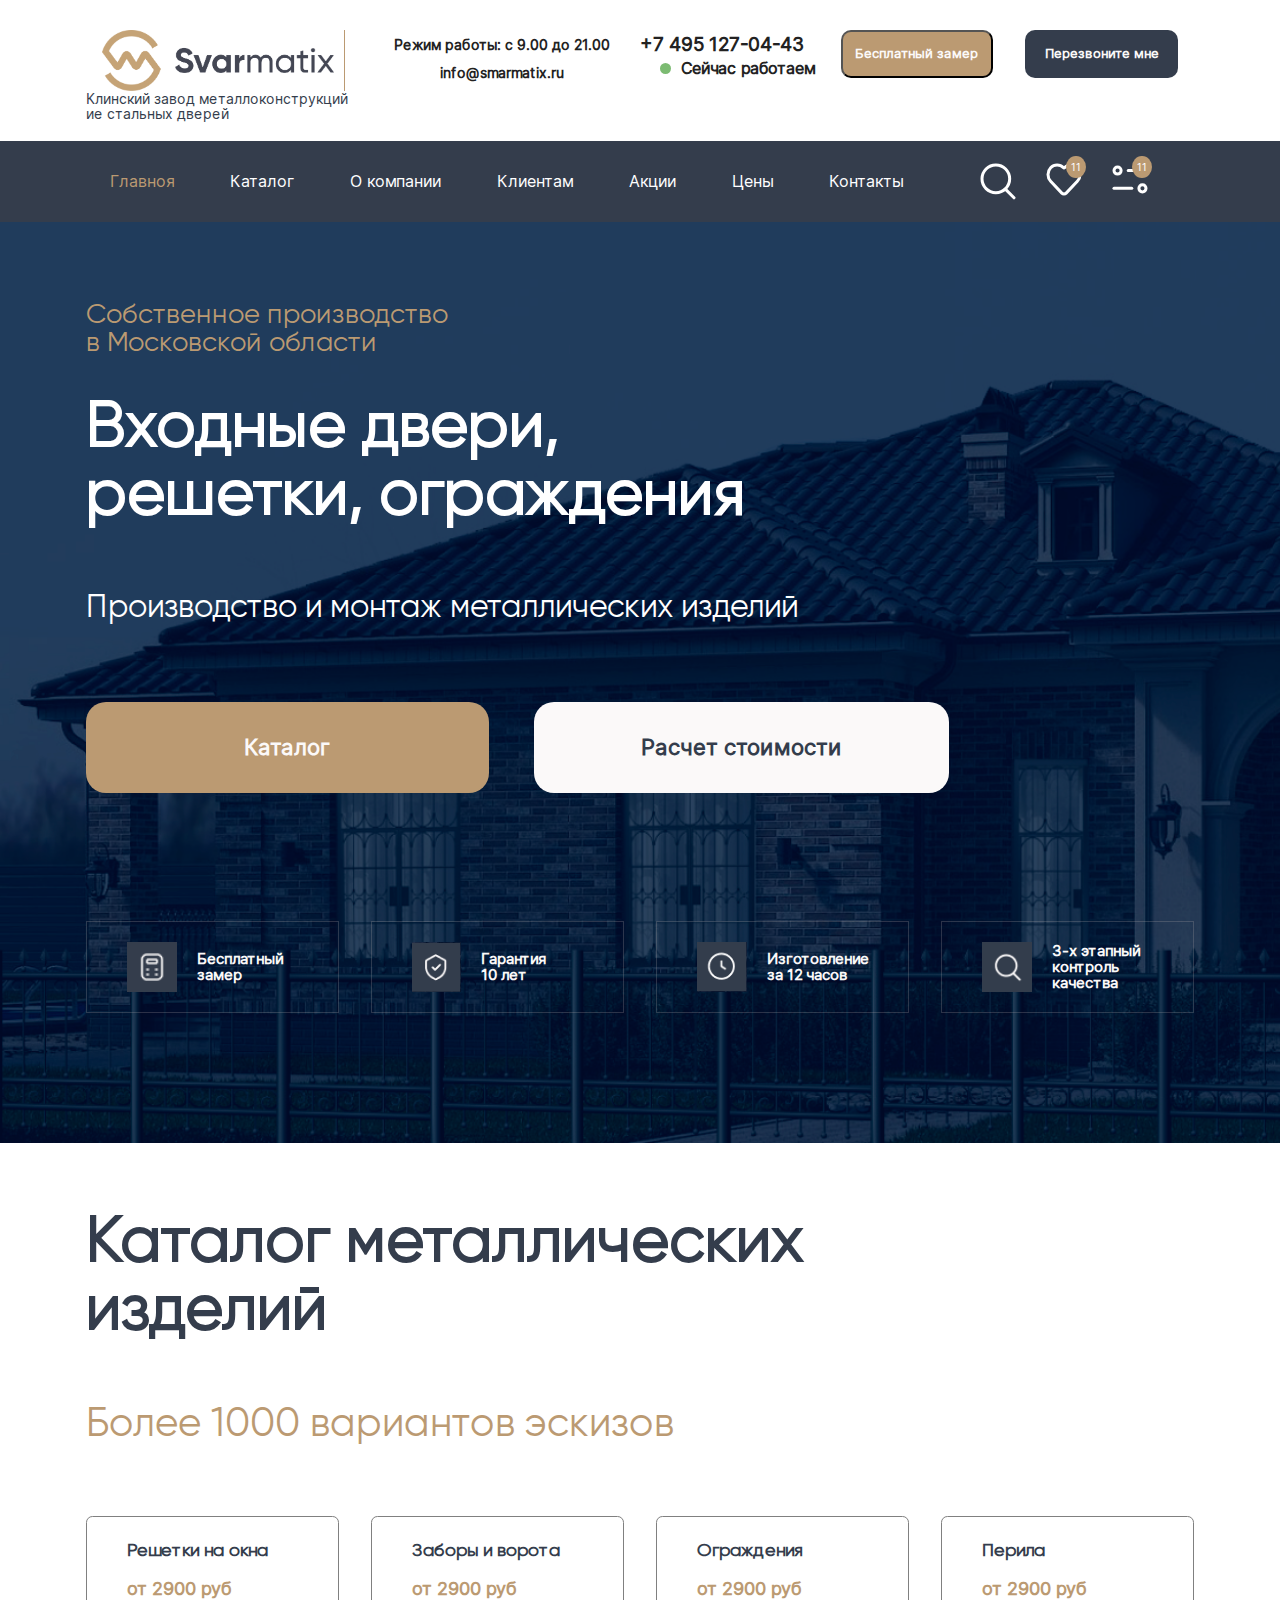
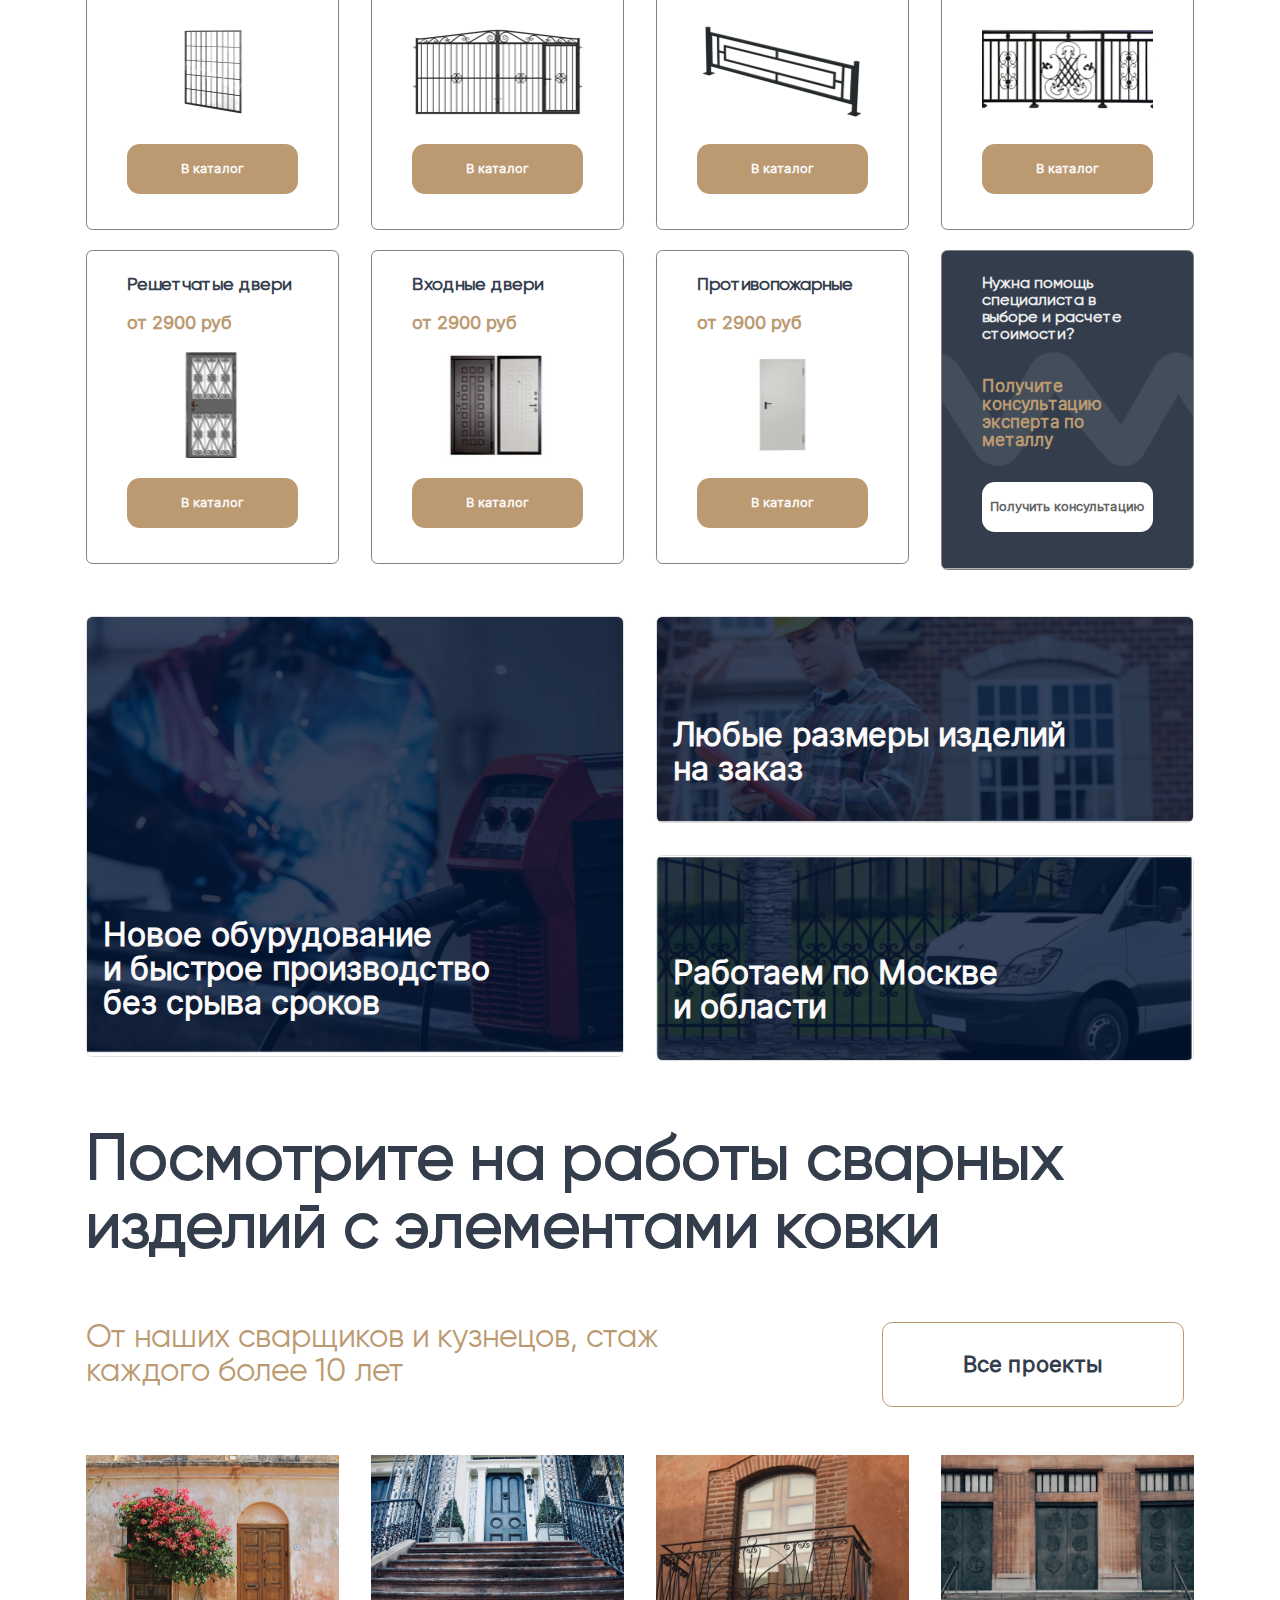
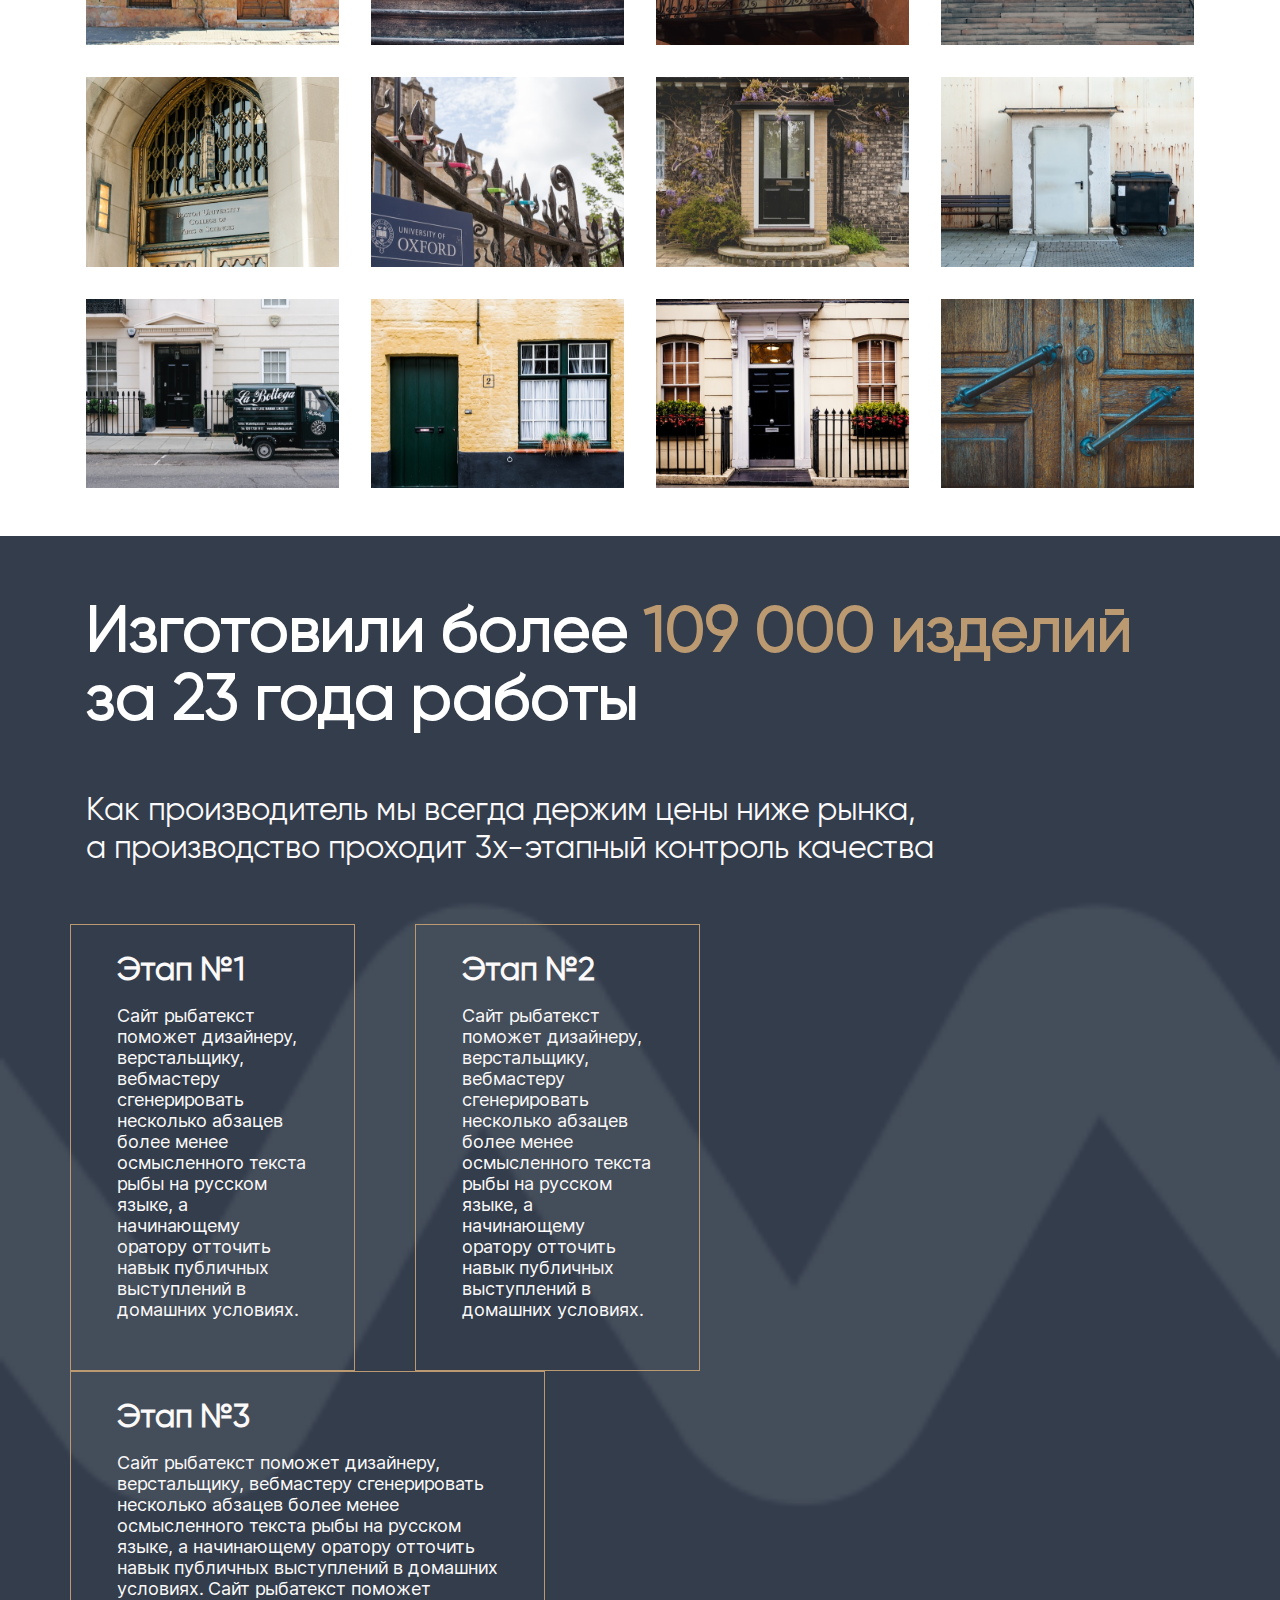
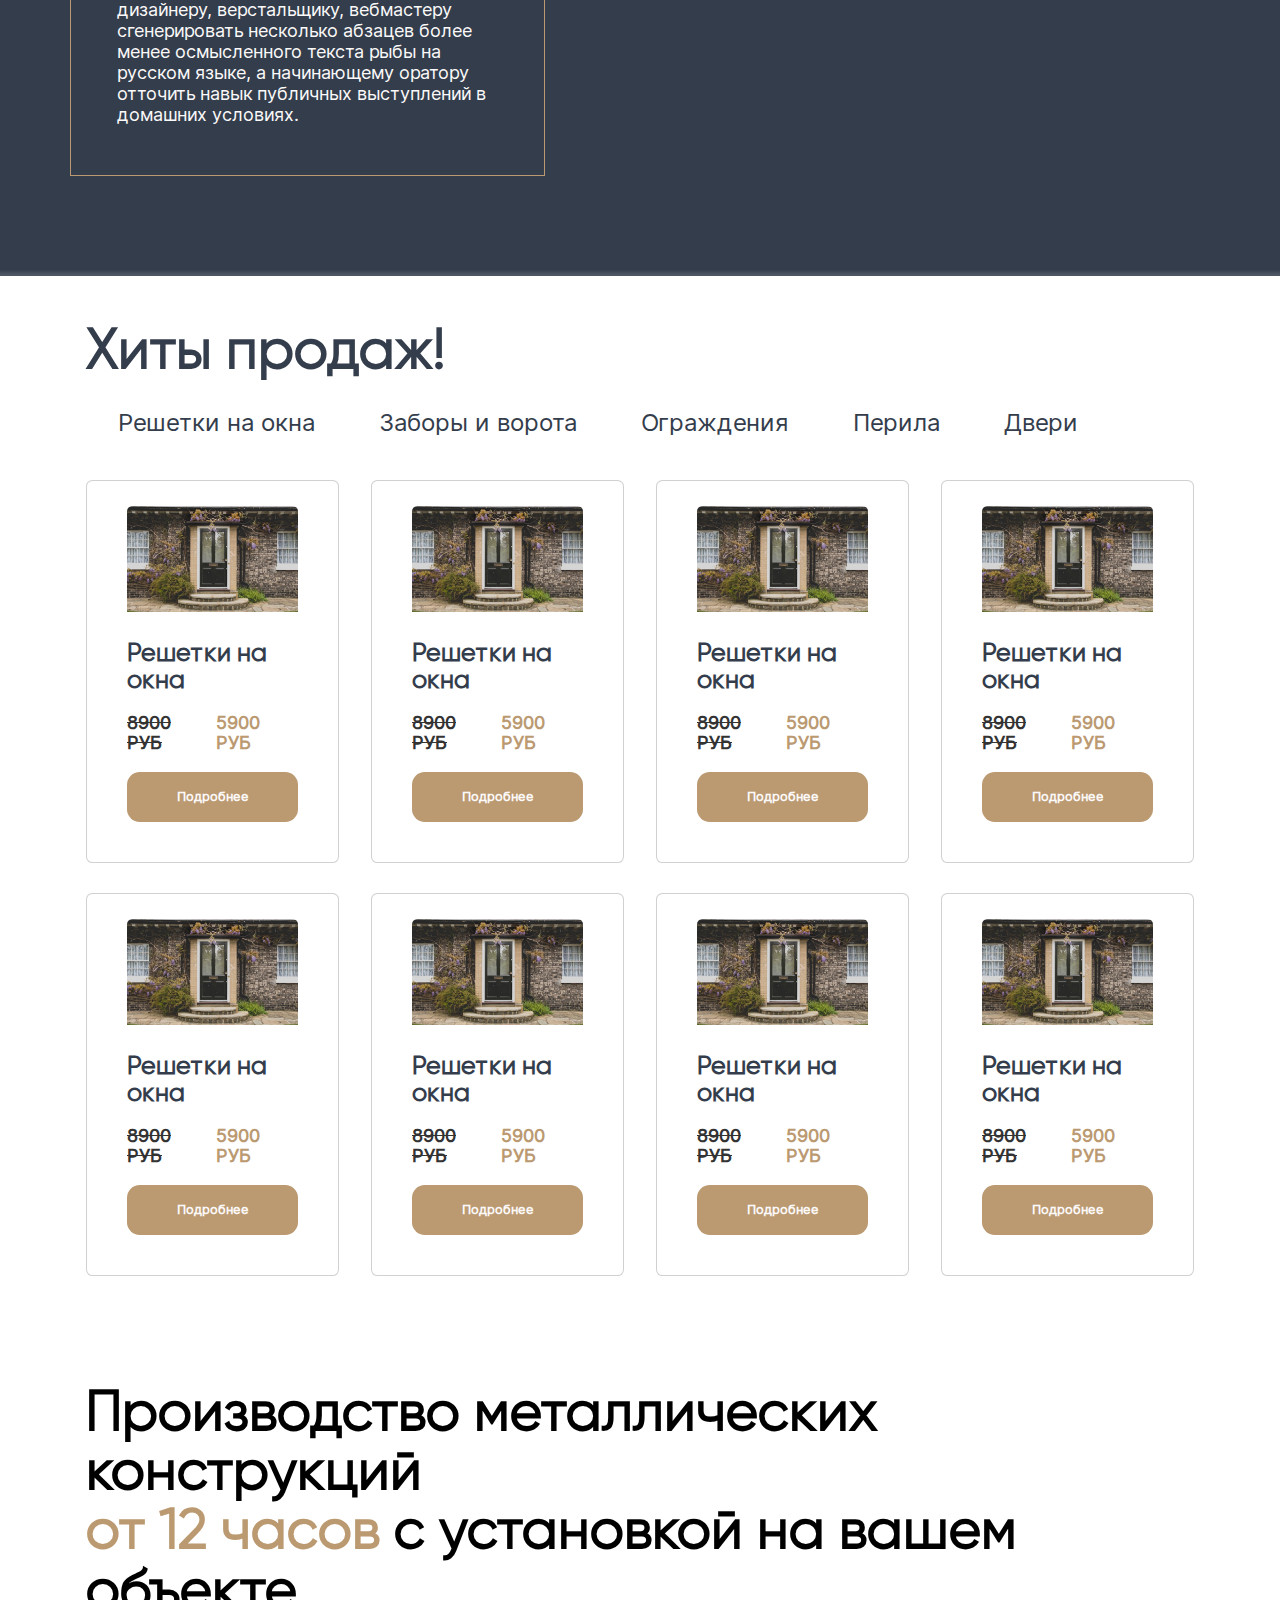
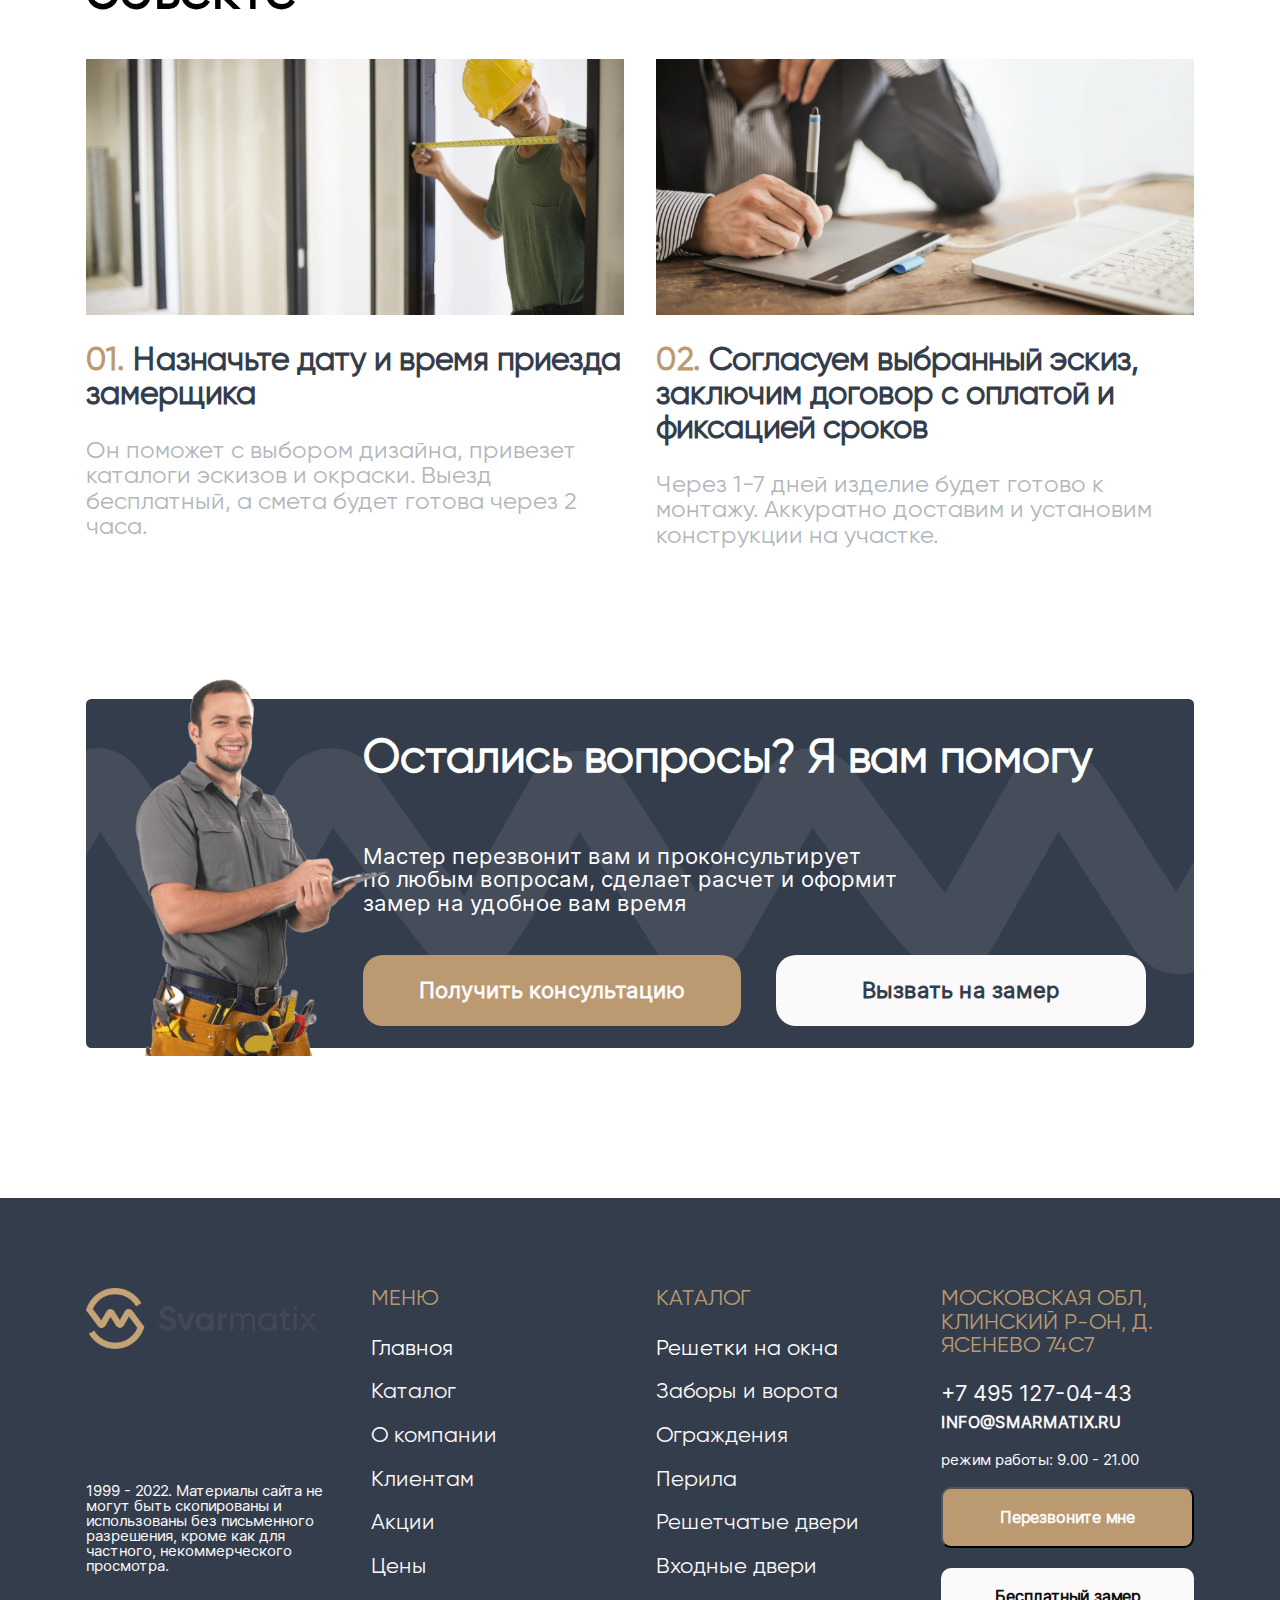
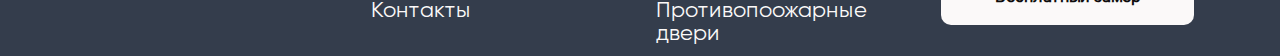
==== commit 688f3297: "index 1.0" ====
--- a/index.html
+++ b/index.html
@@ -304,7 +304,7 @@
                             <h5 class="card-title">Противопожарные</h5>
                             <p class="card-text">от 2900 руб</p>
 
-                            <img src="img/img_7.png" class="card-img-top" alt="...">
+                            <img src="img/Img_7.png" class="card-img-top" alt="...">
                             <button href="#" class="btn rounded-3 btn__card btn-xl fs-lg-8 fs-xxl-9 fs-3xl-10 fs-xxl-10 px-0">В каталог</button>
                         </div>
                     </div>
